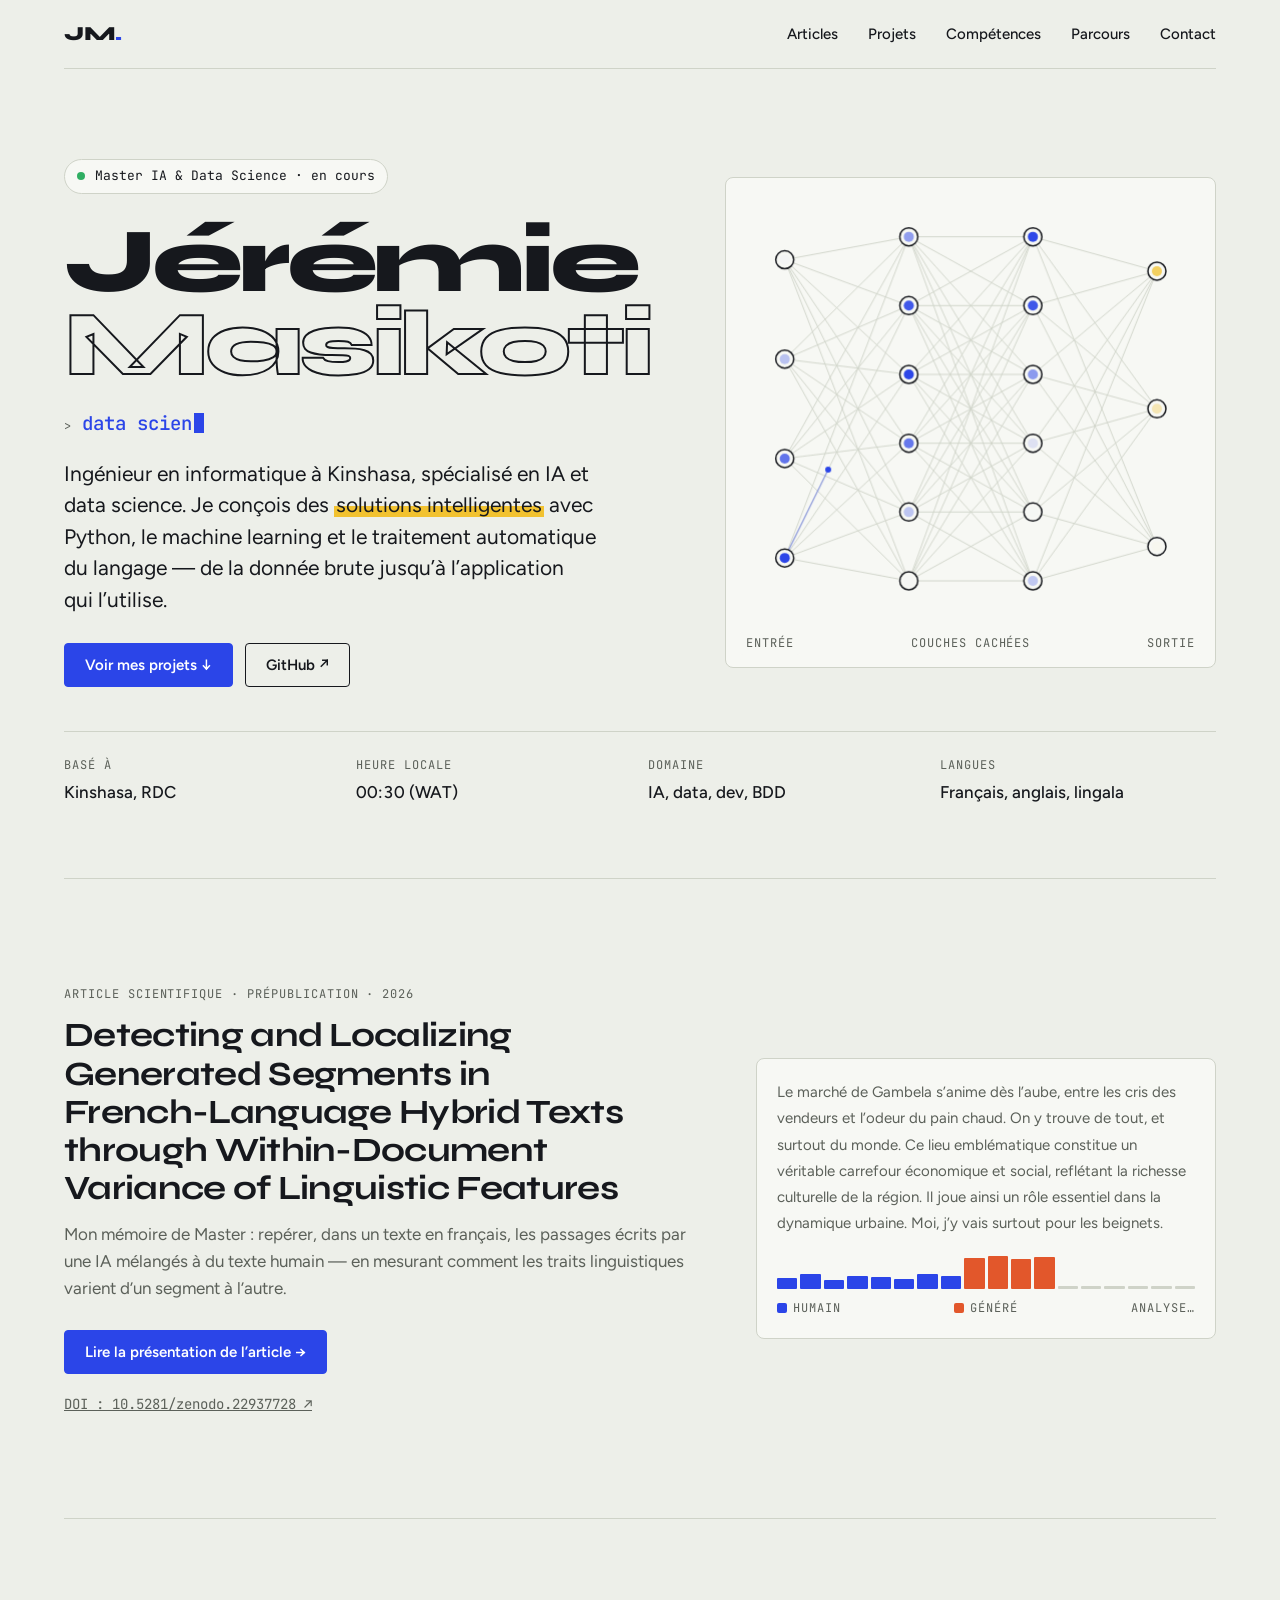
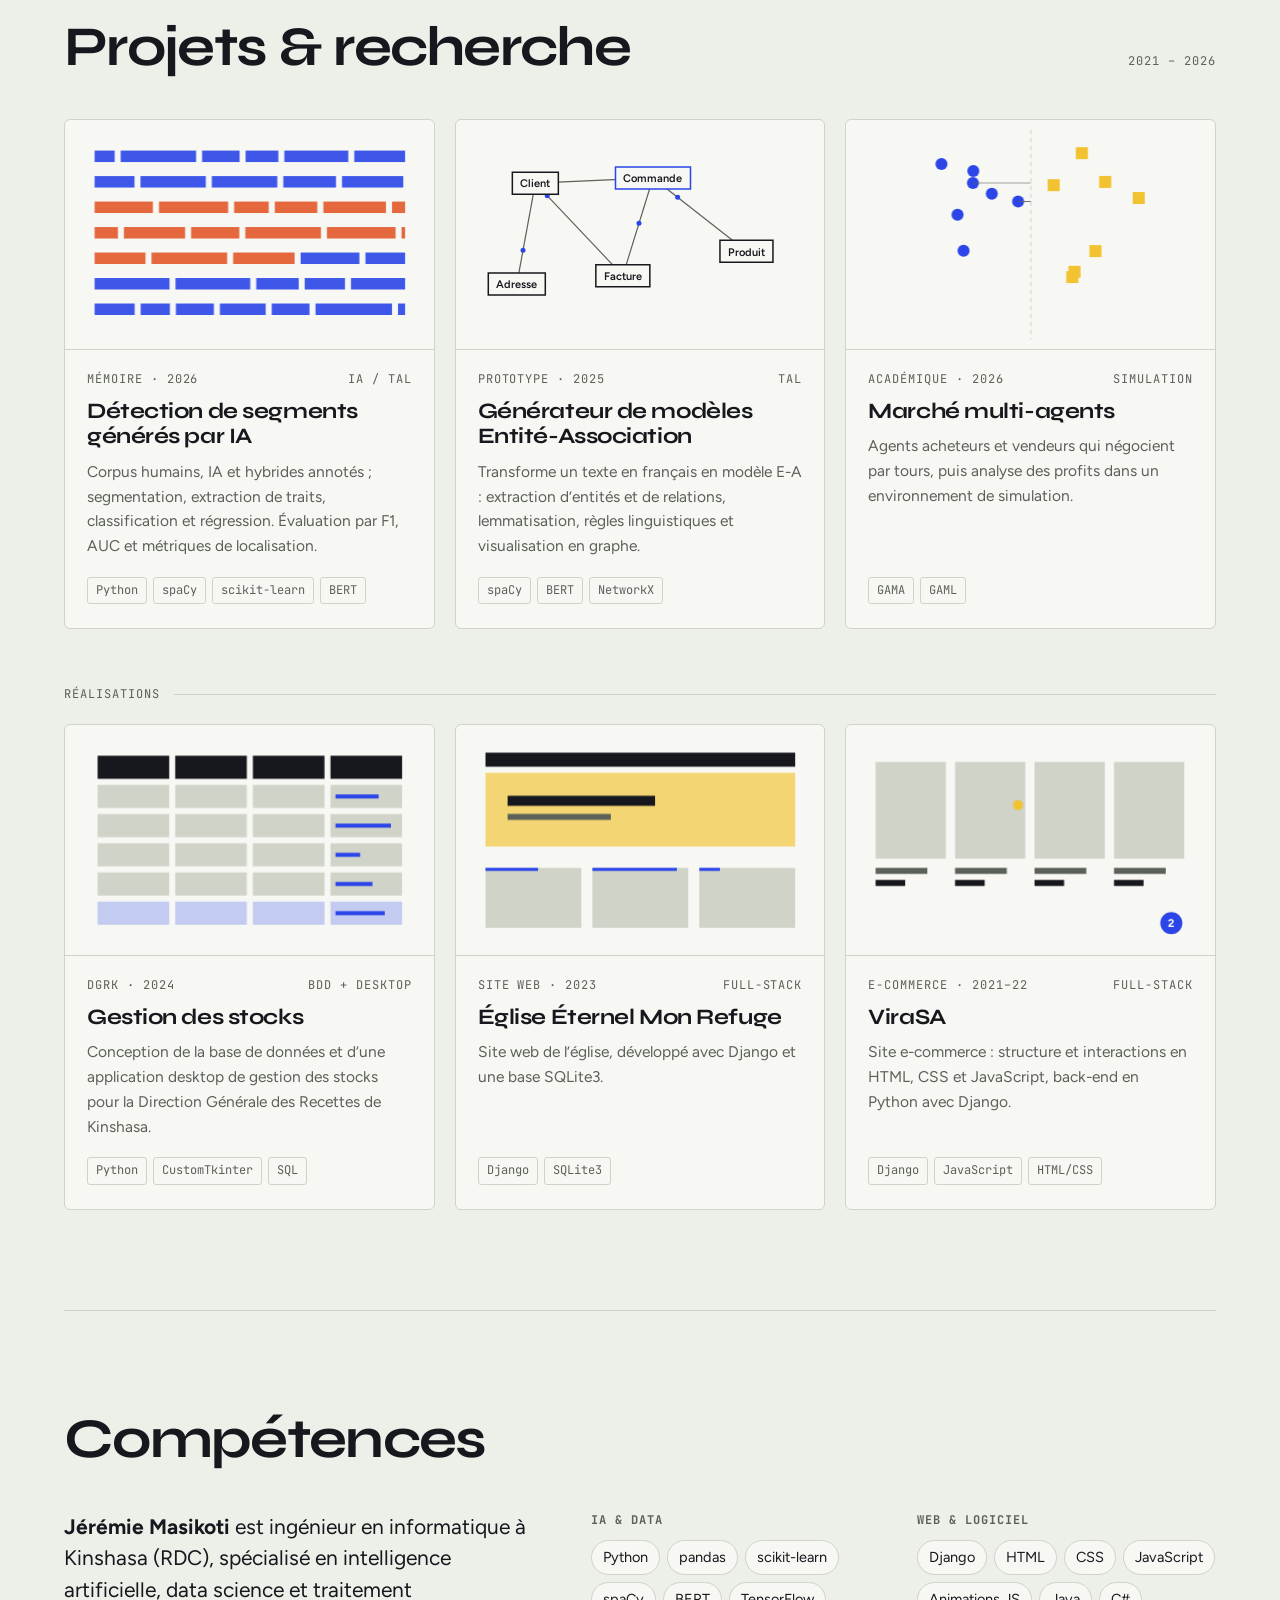
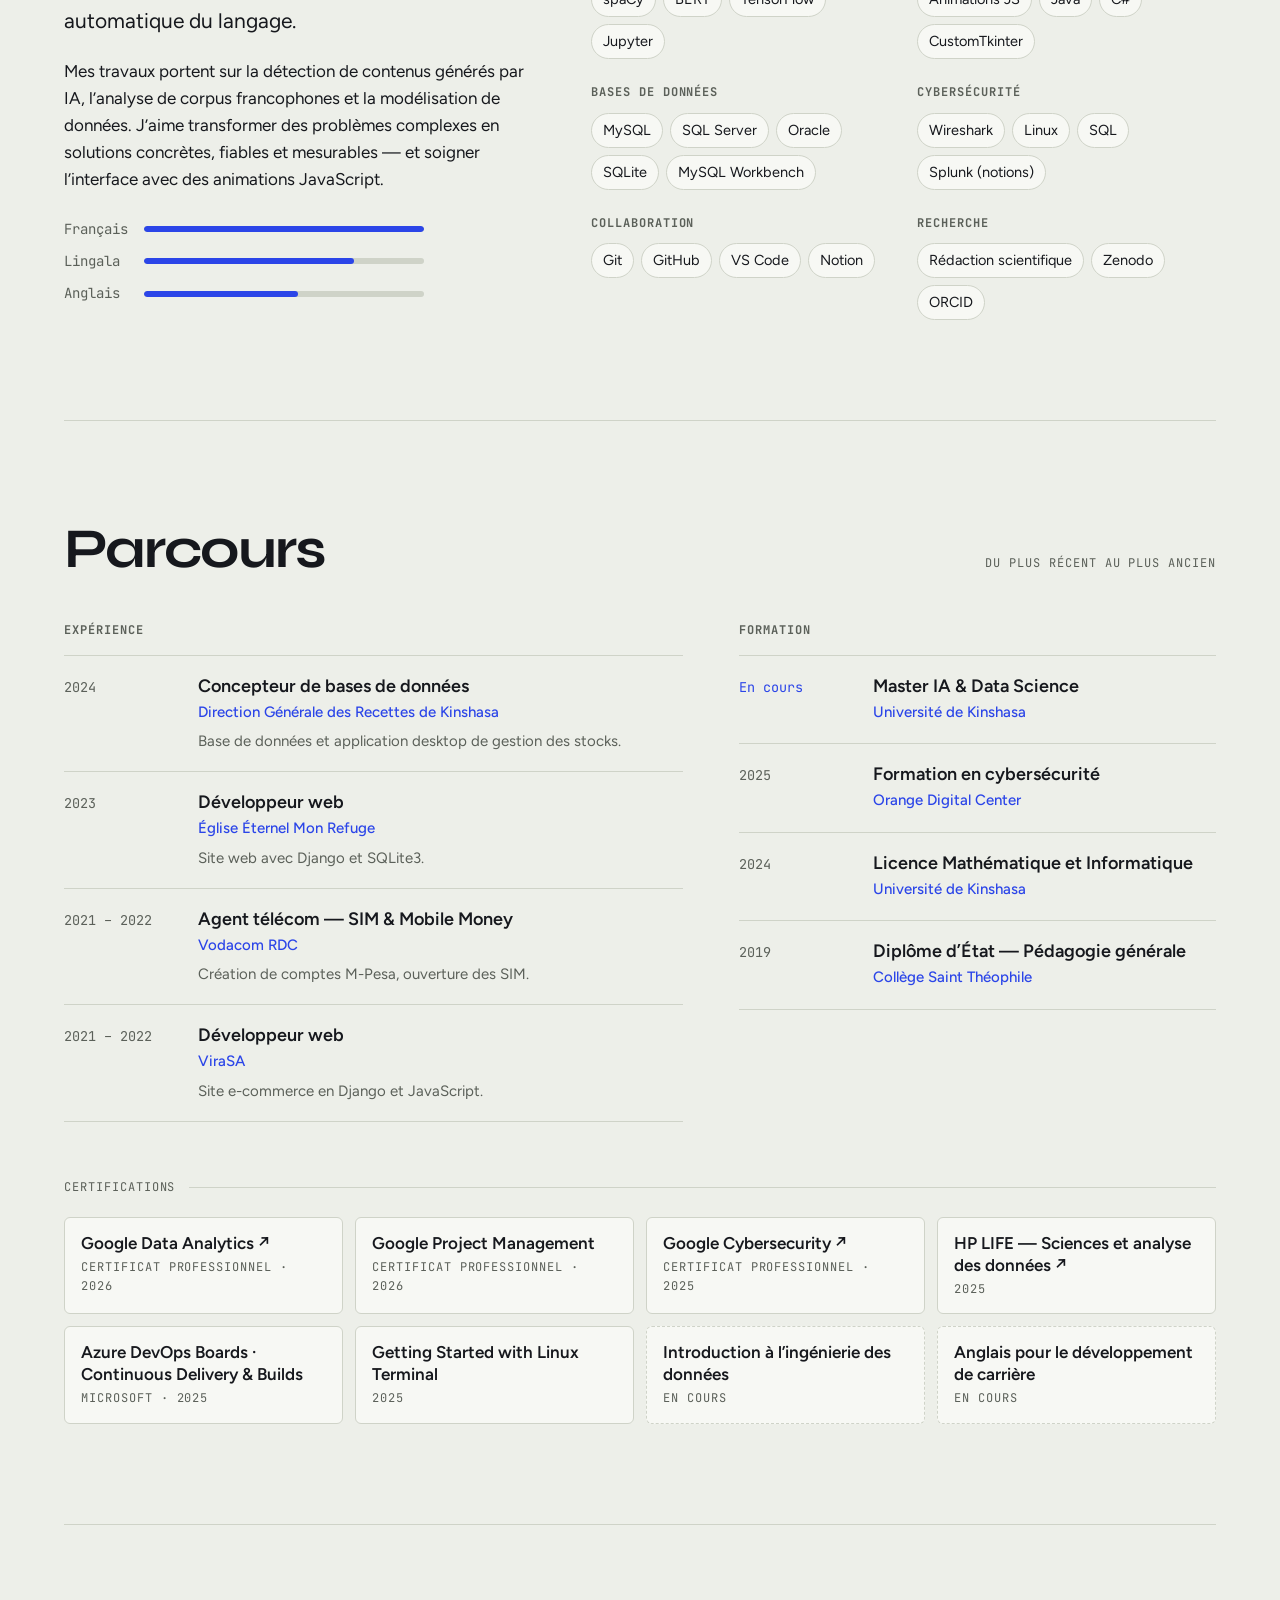
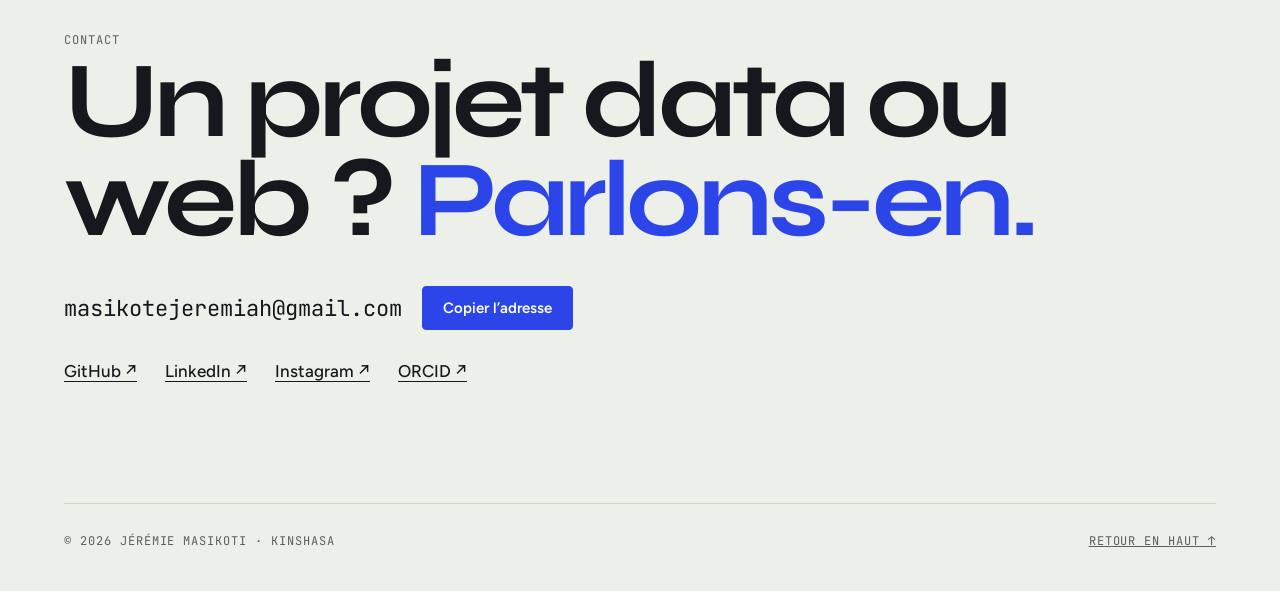
==== index.html @ c8d95982 "Publie le code source du portfolio Site statique HTML, CSS et JavaScript, hébergé sur Netlify.  Co-A" ====
<!doctype html>
<html lang="fr">
<head>
<meta charset="utf-8">
<meta name="viewport" content="width=device-width, initial-scale=1, viewport-fit=cover">
<title>Jérémie Masikoti — Ingénieur IA &amp; Data Science à Kinshasa</title>
<meta name="description" content="Jérémie Masikoti, ingénieur en informatique à Kinshasa (RDC) : intelligence artificielle, data science, traitement automatique du langage, développement Python/Django et bases de données.">
<meta name="author" content="Jérémie Masikoti">
<meta name="google-site-verification" content="cEW5-8zZhfqn6n2TOZVIbOL6yu2DPiH7PudVyio74Eg">
<meta name="google-site-verification" content="ck1ToOkE6lzG1xuWGj9y7DfTcMMR4Is_GBqwE0CLEk0">
<meta name="robots" content="index, follow">
<link rel="canonical" href="https://jeremie-masikoti.netlify.app/">
<meta property="og:type" content="profile">
<meta property="og:url" content="https://jeremie-masikoti.netlify.app/">
<meta property="og:title" content="Jérémie Masikoti — Ingénieur IA &amp; Data Science">
<meta property="og:description" content="Ingénieur en informatique · IA, data science, développement, bases de données · Kinshasa, RDC">
<meta property="og:locale" content="fr_FR">
<meta name="twitter:card" content="summary">
<script type="application/ld+json">
{
  "@context": "https://schema.org",
  "@graph": [
    {
      "@type": "Person",
      "@id": "https://jeremie-masikoti.netlify.app/#person",
      "name": "Jérémie Masikoti",
      "alternateName": ["Jeremie Masikoti", "Jeremiah Masikoti", "J. Masikoti"],
      "url": "https://jeremie-masikoti.netlify.app/",
      "jobTitle": "Ingénieur en informatique — IA & Data Science",
      "address": { "@type": "PostalAddress", "addressLocality": "Kinshasa", "addressCountry": "CD" },
      "alumniOf": { "@type": "CollegeOrUniversity", "name": "Université de Kinshasa" },
      "knowsAbout": ["Intelligence artificielle", "Data science", "Machine learning", "Traitement automatique du langage", "Python", "Django", "Bases de données", "Cybersécurité"],
      "knowsLanguage": ["fr", "en", "ln"],
      "sameAs": [
        "https://github.com/Vermoge",
        "https://www.linkedin.com/in/j%C3%A9r%C3%A9mie-masikoti-41a917293/",
        "https://www.instagram.com/jeremiah_masikoti/",
        "https://orcid.org/0009-0005-4453-9758"
      ]
    },
    {
      "@type": "ScholarlyArticle",
      "headline": "Detecting and Localizing Generated Segments in French-Language Hybrid Texts through Within-Document Variance of Linguistic Features",
      "author": { "@id": "https://jeremie-masikoti.netlify.app/#person" },
      "datePublished": "2026",
      "inLanguage": "en",
      "publisher": { "@type": "Organization", "name": "Zenodo" },
      "identifier": "https://doi.org/10.5281/zenodo.22937728",
      "sameAs": "https://doi.org/10.5281/zenodo.22937728",
      "url": "https://jeremie-masikoti.netlify.app/articles/detection-segments-generes-ia/"
    },
    {
      "@type": "ProfilePage",
      "url": "https://jeremie-masikoti.netlify.app/",
      "name": "Jérémie Masikoti — Portfolio",
      "inLanguage": "fr",
      "mainEntity": { "@id": "https://jeremie-masikoti.netlify.app/#person" }
    }
  ]
}
</script>
<link rel="preconnect" href="https://fonts.googleapis.com">
<link rel="preconnect" href="https://fonts.gstatic.com" crossorigin>
<link rel="stylesheet" href="https://fonts.googleapis.com/css2?family=Syne:wght@600;700;800&family=Figtree:wght@400;500;600&family=JetBrains+Mono:wght@400;500&display=swap">
<link rel="stylesheet" href="css/style.css">

</head>
<body>
<div class="wrap">
  <nav>
    <a class="mark" href="#top">JM<span>.</span></a>
    <button class="menu-btn" id="menu-btn" type="button" aria-expanded="false" aria-controls="menu"><span class="bars" aria-hidden="true"></span>Menu</button>
    <ul id="menu">
      <li><a href="#recherche">Articles</a></li>
      <li><a href="#projets">Projets</a></li>
      <li><a href="#competences">Compétences</a></li>
      <li><a href="#parcours">Parcours</a></li>
      <li><a href="#contact">Contact</a></li>
    </ul>
  </nav>

  <header class="hero" id="top">
    <div>
      <span class="status"><span class="dot" aria-hidden="true"></span>Master IA &amp; Data Science · en cours</span>
      <h1>Jérémie<br><span class="outline">Masikoti</span></h1>
      <p class="role-line" aria-live="polite"><span class="label" style="text-transform:none;letter-spacing:0">&gt;</span> <span class="typed" id="typed">data scientist</span><span class="caret" aria-hidden="true"></span></p>
      <p class="lede">Ingénieur en informatique à Kinshasa, spécialisé en IA et data science. Je conçois des <mark>solutions intelligentes</mark> avec Python, le machine learning et le traitement automatique du langage — de la donnée brute jusqu’à l’application qui l’utilise.</p>
      <div class="btns">
        <a class="btn primary" href="#projets">Voir mes projets ↓</a>
        <a class="btn" href="https://github.com/Vermoge" target="_blank" rel="noopener">GitHub ↗</a>
      </div>
    </div>
    <div class="net-card" aria-label="Animation : réseau de neurones qui propage un signal">
      <canvas id="net"></canvas>
      <div class="net-legend label"><span>entrée</span><span>couches cachées</span><span>sortie</span></div>
    </div>
    <dl class="facts">
      <div><dt>Basé à</dt><dd>Kinshasa, RDC</dd></div>
      <div><dt>Heure locale</dt><dd id="clock">—</dd></div>
      <div><dt>Domaine</dt><dd>IA, data, dev, BDD</dd></div>
      <div><dt>Langues</dt><dd>Français, anglais, lingala</dd></div>
    </dl>
  </header>

  <section id="recherche">
    <div class="pub">
      <div>
        <span class="label">Article scientifique · prépublication · 2026</span>
        <h3>Detecting and Localizing Generated Segments in French-Language Hybrid Texts through Within-Document Variance of Linguistic Features</h3>
        <p>Mon mémoire de Master : repérer, dans un texte en français, les passages écrits par une IA mélangés à du texte humain — en mesurant comment les traits linguistiques varient d’un segment à l’autre.</p>
        <div class="btns">
          <a class="btn primary" href="articles/detection-segments-generes-ia/">Lire la présentation de l’article →</a>
        </div>
        <p style="margin:16px 0 0"><a class="doi" href="https://doi.org/10.5281/zenodo.22937728" target="_blank" rel="noopener">DOI : 10.5281/zenodo.22937728 ↗</a></p>
      </div>
      <div class="hybrid" id="hybrid" aria-label="Démonstration : segments humains et générés dans un texte hybride">
        <p class="hybrid-text">
          <span class="seg h">Le marché de Gambela s’anime dès l’aube, entre les cris des vendeurs et l’odeur du pain chaud. </span><span class="seg h">On y trouve de tout, et surtout du monde. </span><span class="seg a">Ce lieu emblématique constitue un véritable carrefour économique et social, reflétant la richesse culturelle de la région. </span><span class="seg a">Il joue ainsi un rôle essentiel dans la dynamique urbaine. </span><span class="seg h">Moi, j’y vais surtout pour les beignets.</span>
        </p>
        <div class="var-bar" id="varbar" aria-hidden="true"></div>
        <div class="hybrid-foot label">
          <span class="key"><b style="background:var(--human)"></b>humain</span>
          <span class="key"><b style="background:var(--ai)"></b>généré</span>
          <span id="scanstate">analyse…</span>
        </div>
      </div>
    </div>
  </section>

  <section id="projets">
    <div class="sec-head">
      <h2>Projets &amp; recherche</h2>
      <span class="label">2021 – 2026</span>
    </div>
    <div class="projects">
      <article class="proj">
        <div class="thumb"><canvas data-anim="segments"></canvas></div>
        <div class="proj-body">
          <div class="proj-meta"><span class="label">Mémoire · 2026</span><span class="label">IA / TAL</span></div>
          <h3>Détection de segments générés par IA</h3>
          <p>Corpus humains, IA et hybrides annotés ; segmentation, extraction de traits, classification et régression. Évaluation par F1, AUC et métriques de localisation.</p>
          <div class="tags"><span class="tag">Python</span><span class="tag">spaCy</span><span class="tag">scikit-learn</span><span class="tag">BERT</span></div>
        </div>
      </article>
      <article class="proj">
        <div class="thumb"><canvas data-anim="graph"></canvas></div>
        <div class="proj-body">
          <div class="proj-meta"><span class="label">Prototype · 2025</span><span class="label">TAL</span></div>
          <h3>Générateur de modèles Entité-Association</h3>
          <p>Transforme un texte en français en modèle E-A : extraction d’entités et de relations, lemmatisation, règles linguistiques et visualisation en graphe.</p>
          <div class="tags"><span class="tag">spaCy</span><span class="tag">BERT</span><span class="tag">NetworkX</span></div>
        </div>
      </article>
      <article class="proj">
        <div class="thumb"><canvas data-anim="agents"></canvas></div>
        <div class="proj-body">
          <div class="proj-meta"><span class="label">Académique · 2026</span><span class="label">Simulation</span></div>
          <h3>Marché multi-agents</h3>
          <p>Agents acheteurs et vendeurs qui négocient par tours, puis analyse des profits dans un environnement de simulation.</p>
          <div class="tags"><span class="tag">GAMA</span><span class="tag">GAML</span></div>
        </div>
      </article>
    </div>

    <div class="kind-row"><span class="label">Réalisations</span></div>
    <div class="projects">
      <article class="proj">
        <div class="thumb"><canvas data-anim="stock"></canvas></div>
        <div class="proj-body">
          <div class="proj-meta"><span class="label">DGRK · 2024</span><span class="label">BDD + desktop</span></div>
          <h3>Gestion des stocks</h3>
          <p>Conception de la base de données et d’une application desktop de gestion des stocks pour la Direction Générale des Recettes de Kinshasa.</p>
          <div class="tags"><span class="tag">Python</span><span class="tag">CustomTkinter</span><span class="tag">SQL</span></div>
        </div>
      </article>
      <article class="proj">
        <div class="thumb"><canvas data-anim="site"></canvas></div>
        <div class="proj-body">
          <div class="proj-meta"><span class="label">Site web · 2023</span><span class="label">Full-stack</span></div>
          <h3>Église Éternel Mon Refuge</h3>
          <p>Site web de l’église, développé avec Django et une base SQLite3.</p>
          <div class="tags"><span class="tag">Django</span><span class="tag">SQLite3</span></div>
        </div>
      </article>
      <article class="proj">
        <div class="thumb"><canvas data-anim="shop"></canvas></div>
        <div class="proj-body">
          <div class="proj-meta"><span class="label">E-commerce · 2021–22</span><span class="label">Full-stack</span></div>
          <h3>ViraSA</h3>
          <p>Site e-commerce : structure et interactions en HTML, CSS et JavaScript, back-end en Python avec Django.</p>
          <div class="tags"><span class="tag">Django</span><span class="tag">JavaScript</span><span class="tag">HTML/CSS</span></div>
        </div>
      </article>
    </div>
  </section>

  <section id="competences">
    <div class="sec-head"><h2>Compétences</h2></div>
    <div class="about">
      <div class="about-text">
        <p><strong>Jérémie Masikoti</strong> est ingénieur en informatique à Kinshasa (RDC), spécialisé en intelligence artificielle, data science et traitement automatique du langage.</p>
        <p>Mes travaux portent sur la détection de contenus générés par IA, l’analyse de corpus francophones et la modélisation de données. J’aime transformer des problèmes complexes en solutions concrètes, fiables et mesurables — et soigner l’interface avec des animations JavaScript.</p>
        <div class="langs label" style="text-transform:none;letter-spacing:0;font-size:14px">
          <span>Français</span><div class="meter"><i style="width:100%"></i></div>
          <span>Lingala</span><div class="meter"><i style="width:75%"></i></div>
          <span>Anglais</span><div class="meter"><i style="width:55%"></i></div>
        </div>
      </div>
      <div class="skills">
        <div class="skill-group">
          <h4 class="label">IA &amp; data</h4>
          <ul><li>Python</li><li>pandas</li><li>scikit-learn</li><li>spaCy</li><li>BERT</li><li>TensorFlow</li><li>Jupyter</li></ul>
        </div>
        <div class="skill-group">
          <h4 class="label">Web &amp; logiciel</h4>
          <ul><li>Django</li><li>HTML</li><li>CSS</li><li>JavaScript</li><li>Animations JS</li><li>Java</li><li>C#</li><li>CustomTkinter</li></ul>
        </div>
        <div class="skill-group">
          <h4 class="label">Bases de données</h4>
          <ul><li>MySQL</li><li>SQL Server</li><li>Oracle</li><li>SQLite</li><li>MySQL Workbench</li></ul>
        </div>
        <div class="skill-group">
          <h4 class="label">Cybersécurité</h4>
          <ul><li>Wireshark</li><li>Linux</li><li>SQL</li><li>Splunk (notions)</li></ul>
        </div>
        <div class="skill-group">
          <h4 class="label">Collaboration</h4>
          <ul><li>Git</li><li>GitHub</li><li>VS Code</li><li>Notion</li></ul>
        </div>
        <div class="skill-group">
          <h4 class="label">Recherche</h4>
          <ul><li>Rédaction scientifique</li><li>Zenodo</li><li>ORCID</li></ul>
        </div>
      </div>
    </div>
  </section>

  <section id="parcours">
    <div class="sec-head"><h2>Parcours</h2><span class="label">Du plus récent au plus ancien</span></div>
    <div class="cols">
      <div>
        <h3 class="label col-title">Expérience</h3>
        <ol class="timeline">
          <li><span class="when">2024</span><div><h3>Concepteur de bases de données</h3><span class="org">Direction Générale des Recettes de Kinshasa</span><p>Base de données et application desktop de gestion des stocks.</p></div></li>
          <li><span class="when">2023</span><div><h3>Développeur web</h3><span class="org">Église Éternel Mon Refuge</span><p>Site web avec Django et SQLite3.</p></div></li>
          <li><span class="when">2021 – 2022</span><div><h3>Agent télécom — SIM &amp; Mobile Money</h3><span class="org">Vodacom RDC</span><p>Création de comptes M-Pesa, ouverture des SIM.</p></div></li>
          <li><span class="when">2021 – 2022</span><div><h3>Développeur web</h3><span class="org">ViraSA</span><p>Site e-commerce en Django et JavaScript.</p></div></li>
        </ol>
      </div>
      <div>
        <h3 class="label col-title">Formation</h3>
        <ol class="timeline">
          <li><span class="when now">En cours</span><div><h3>Master IA &amp; Data Science</h3><span class="org">Université de Kinshasa</span></div></li>
          <li><span class="when">2025</span><div><h3>Formation en cybersécurité</h3><span class="org">Orange Digital Center</span></div></li>
          <li><span class="when">2024</span><div><h3>Licence Mathématique et Informatique</h3><span class="org">Université de Kinshasa</span></div></li>
          <li><span class="when">2019</span><div><h3>Diplôme d’État — Pédagogie générale</h3><span class="org">Collège Saint Théophile</span></div></li>
        </ol>
      </div>
    </div>

    <div class="kind-row"><span class="label">Certifications</span></div>
    <ul class="certs">
      <li><a href="https://www.coursera.org/account/accomplishments/records/6OAKMUEMH5BL" target="_blank" rel="noopener">Google Data Analytics ↗</a><span class="label">Certificat professionnel · 2026</span></li>
      <li><span class="t">Google Project Management</span><span class="label">Certificat professionnel · 2026</span></li>
      <li><a href="https://www.credly.com/badges/a01f6977-09fd-4dfc-b5f2-2d580912c29c/linked_in_profile" target="_blank" rel="noopener">Google Cybersecurity ↗</a><span class="label">Certificat professionnel · 2025</span></li>
      <li><a href="https://www.life-global.org/certificate/0afb860d-22a3-4ac0-a275-10bf6d1e3dc1" target="_blank" rel="noopener">HP LIFE — Sciences et analyse des données ↗</a><span class="label">2025</span></li>
      <li><span class="t">Azure DevOps Boards · Continuous Delivery &amp; Builds</span><span class="label">Microsoft · 2025</span></li>
      <li><span class="t">Getting Started with Linux Terminal</span><span class="label">2025</span></li>
      <li class="pending"><span class="t">Introduction à l’ingénierie des données</span><span class="label">En cours</span></li>
      <li class="pending"><span class="t">Anglais pour le développement de carrière</span><span class="label">En cours</span></li>
    </ul>
  </section>

  <section id="contact" class="contact">
    <span class="label">Contact</span>
    <h2>Un projet data ou web ? <em>Parlons-en.</em></h2>
    <div class="mail-row">
      <span class="mail" id="mail">masikotejeremiah@gmail.com</span>
      <button class="btn primary" id="copy" type="button">Copier l’adresse</button>
    </div>
    <ul class="socials">
      <li><a href="https://github.com/Vermoge" target="_blank" rel="noopener">GitHub ↗</a></li>
      <li><a href="https://www.linkedin.com/in/j%C3%A9r%C3%A9mie-masikoti-41a917293/" target="_blank" rel="noopener">LinkedIn ↗</a></li>
      <li><a href="https://www.instagram.com/jeremiah_masikoti/" target="_blank" rel="noopener">Instagram ↗</a></li>
      <li><a href="https://orcid.org/0009-0005-4453-9758" target="_blank" rel="noopener">ORCID ↗</a></li>
    </ul>
  </section>

  <footer>
    <span class="label">© 2026 Jérémie Masikoti · Kinshasa</span>
    <a class="label" href="#top">Retour en haut ↑</a>
  </footer>
</div>

<script src="js/script.js"></script>
</body>
</html>
---- css/style.css ----
/* Base */
:root{color-scheme:light;padding-top:env(safe-area-inset-top,0px);padding-bottom:env(safe-area-inset-bottom,0px)}
body{margin:0}
img{max-width:100%}
[hidden]{display:none!important}
html{scroll-behavior:smooth}

/* Portfolio */
  :root {
    --ground: #EDEFE9;
    --surface: #F7F8F4;
    --ink: #16181D;
    --muted: #5B6059;
    --line: #CFD3C8;
    --accent: #2B45E8;
    --accent-ink: #FFFFFF;
    --spark: #F2C230;
    --human: #2B45E8;
    --ai: #E2572B;
    --display: "Syne", "Arial Black", system-ui, sans-serif;
    --body: "Figtree", system-ui, -apple-system, "Segoe UI", sans-serif;
    --mono: "JetBrains Mono", ui-monospace, Consolas, monospace;
  }
  @media (prefers-color-scheme: dark) {
    :root:not([data-theme="light"]) {
      color-scheme: dark;
      --ground: #111317; --surface: #191C21; --ink: #E9EBE4; --muted: #9CA197;
      --line: #2C3038; --accent: #8494FF; --accent-ink: #0E1020; --spark: #E8BC35;
      --human: #8494FF; --ai: #F08A62;
    }
  }
  :root[data-theme="dark"] {
    color-scheme: dark;
    --ground: #111317; --surface: #191C21; --ink: #E9EBE4; --muted: #9CA197;
    --line: #2C3038; --accent: #8494FF; --accent-ink: #0E1020; --spark: #E8BC35;
    --human: #8494FF; --ai: #F08A62;
  }

  * { box-sizing: border-box; }
  body {
    background: var(--ground); color: var(--ink);
    font-family: var(--body); font-size: 17px; line-height: 1.6;
    padding-inline: clamp(16px, 5vw, 64px);
    -webkit-font-smoothing: antialiased;
  }
  .wrap { max-width: 1160px; margin-inline: auto; }
  a { color: inherit; }
  :focus-visible { outline: 2px solid var(--accent); outline-offset: 3px; border-radius: 2px; }
  .label { font-family: var(--mono); font-size: 12px; letter-spacing: .08em; text-transform: uppercase; color: var(--muted); }

  /* Nav */
  nav {
    position: sticky; top: env(safe-area-inset-top, 0px); z-index: 10;
    display: flex; justify-content: space-between; align-items: center; gap: 16px;
    padding-block: 18px; background: var(--ground); border-bottom: 1px solid var(--line);
  }
  .mark { font-family: var(--display); font-weight: 800; font-size: 20px; text-decoration: none; letter-spacing: -.02em; }
  .mark span { color: var(--accent); }
  nav ul { display: flex; gap: clamp(12px, 2.6vw, 30px); list-style: none; margin: 0; padding: 0; }
  nav ul a { text-decoration: none; font-size: 15px; font-weight: 500; }
  nav ul a:hover { color: var(--accent); }

  /* Hero */
  .hero {
    position: relative;
    display: grid; grid-template-columns: minmax(0, 1.25fr) minmax(0, 1fr);
    gap: 32px 48px; align-items: center;
    padding-block: clamp(40px, 7vw, 96px) clamp(40px, 6vw, 72px);
  }
  .status {
    display: inline-flex; align-items: center; gap: 10px;
    font-family: var(--mono); font-size: 13px;
    padding: 6px 12px; border: 1px solid var(--line); border-radius: 999px; background: var(--surface);
  }
  .dot { width: 8px; height: 8px; border-radius: 50%; background: #2FAE62; animation: pulse 2.4s ease-in-out infinite; }
  @keyframes pulse { 0%,100% { box-shadow: 0 0 0 0 rgba(47,174,98,.45); } 50% { box-shadow: 0 0 0 6px rgba(47,174,98,0); } }
  /* Le nom se dimensionne selon sa colonne, pas selon l’écran */
  .hero > div:first-child { container-type: inline-size; min-width: 0; }
  h1 {
    font-family: var(--display); font-weight: 800;
    font-size: clamp(40px, 9vw, 124px); font-size: clamp(40px, 15cqi, 124px); line-height: .9; letter-spacing: -.045em;
    margin: 26px 0 0;
  }
  h1 .outline { color: transparent; -webkit-text-stroke: 2px var(--ink); }
  .role-line { font-family: var(--mono); font-size: clamp(15px, 1.8vw, 19px); margin: 24px 0 0; min-height: 1.6em; }
  .role-line .typed { color: var(--accent); font-weight: 500; }
  .caret { display: inline-block; width: .55em; height: 1.1em; background: var(--accent); vertical-align: -3px; margin-left: 2px; animation: blink 1s steps(1) infinite; }
  @keyframes blink { 50% { opacity: 0; } }
  .lede { font-size: clamp(18px, 2vw, 21px); line-height: 1.5; max-width: 42ch; margin: 18px 0 0; text-wrap: pretty; }
  .lede mark { background: linear-gradient(transparent 58%, var(--spark) 58%); color: inherit; padding-inline: 2px; }
  .btns { display: flex; flex-wrap: wrap; gap: 12px; margin-top: 28px; }
  .btn {
    display: inline-flex; align-items: center; gap: 8px;
    font: 600 15px var(--body); padding: 12px 20px; border-radius: 4px; text-decoration: none; cursor: pointer;
    border: 1.5px solid var(--ink); background: transparent; color: var(--ink);
    transition: transform .15s ease;
  }
  .btn.primary { background: var(--accent); border-color: var(--accent); color: var(--accent-ink); }
  .btn:hover { transform: translateY(-2px); }

  .net-card {
    position: relative; background: var(--surface); border: 1px solid var(--line); border-radius: 8px;
    aspect-ratio: 1 / 1; max-width: 100%; overflow: hidden;
  }
  .net-card canvas { position: absolute; inset: 0; width: 100%; height: 100%; }
  .net-legend {
    position: absolute; left: 14px; right: 14px; bottom: 12px;
    display: flex; justify-content: space-between; gap: 8px; flex-wrap: wrap; pointer-events: none;
  }
  .net-legend span { background: var(--surface); padding: 2px 6px; border-radius: 3px; }

  .facts {
    grid-column: 1 / -1;
    display: grid; grid-template-columns: repeat(4, minmax(0, 1fr)); gap: 16px;
    margin: 12px 0 0; padding-top: 24px; border-top: 1px solid var(--line);
  }
  .facts div { display: flex; flex-direction: column; gap: 4px; }
  .facts dt { font-family: var(--mono); font-size: 12px; letter-spacing: .08em; text-transform: uppercase; color: var(--muted); }
  .facts dd { margin: 0; font-weight: 500; font-variant-numeric: tabular-nums; }

  /* Sections */
  section { padding-block: clamp(56px, 8vw, 100px); border-top: 1px solid var(--line); }
  .sec-head { display: flex; justify-content: space-between; align-items: baseline; gap: 16px; flex-wrap: wrap; margin-bottom: clamp(28px, 4vw, 44px); }
  h2 { font-family: var(--display); font-weight: 700; font-size: clamp(34px, 5vw, 56px); letter-spacing: -.03em; line-height: 1; margin: 0; text-wrap: balance; }

  /* Publication */
  .pub {
    display: grid; grid-template-columns: minmax(0, 1.4fr) minmax(0, 1fr); gap: 28px 48px; align-items: center;
  }
  .pub h3 { font-family: var(--display); font-weight: 700; font-size: clamp(24px, 3vw, 34px); line-height: 1.12; letter-spacing: -.02em; margin: 10px 0 14px; text-wrap: balance; }
  .pub p { margin: 0 0 18px; color: var(--muted); max-width: 60ch; }
  .doi { font-family: var(--mono); font-size: 14px; }
  .hybrid { background: var(--surface); border: 1px solid var(--line); border-radius: 8px; padding: 20px; }
  .hybrid-text { font-size: 15px; line-height: 1.75; margin: 0 0 14px; }
  .seg { border-radius: 2px; padding: 1px 0; transition: background .5s ease, box-shadow .5s ease; }
  .hybrid.scanned .seg.h { box-shadow: inset 0 -2px 0 var(--human); }
  .hybrid.scanned .seg.a { background: color-mix(in srgb, var(--ai) 22%, transparent); box-shadow: inset 0 -2px 0 var(--ai); }
  .var-bar { display: flex; gap: 3px; height: 34px; align-items: flex-end; }
  .var-bar i { flex: 1; background: var(--line); border-radius: 1px; transition: height .6s ease, background .6s ease; }
  .hybrid-foot { display: flex; justify-content: space-between; gap: 12px; margin-top: 10px; flex-wrap: wrap; }
  .key { display: inline-flex; align-items: center; gap: 6px; }
  .key b { width: 10px; height: 10px; border-radius: 2px; display: inline-block; }

  /* Projects */
  .projects { display: grid; grid-template-columns: repeat(3, minmax(0, 1fr)); gap: 20px; }
  .proj {
    display: flex; flex-direction: column;
    background: var(--surface); border: 1px solid var(--line); border-radius: 6px; overflow: hidden;
    transition: border-color .2s ease, transform .2s ease;
  }
  .proj:hover { border-color: var(--accent); transform: translateY(-3px); }
  .thumb { aspect-ratio: 16 / 10; max-width: 100%; border-bottom: 1px solid var(--line); }
  .thumb canvas { width: 100%; height: 100%; display: block; }
  .proj-body { padding: 20px 22px 24px; display: flex; flex-direction: column; gap: 10px; flex: 1; }
  .proj-meta { display: flex; justify-content: space-between; gap: 12px; }
  .proj h3 { font-family: var(--display); font-weight: 700; font-size: 22px; letter-spacing: -.02em; line-height: 1.15; margin: 0; }
  .proj p { margin: 0; color: var(--muted); font-size: 15.5px; }
  .tags { display: flex; flex-wrap: wrap; gap: 6px; margin-top: auto; padding-top: 8px; }
  .tag { font-family: var(--mono); font-size: 12px; padding: 3px 8px; border: 1px solid var(--line); border-radius: 3px; color: var(--muted); }
  .kind-row { margin-top: clamp(40px, 5vw, 56px); margin-bottom: 20px; display: flex; align-items: center; gap: 14px; }
  .kind-row::after { content: ""; flex: 1; height: 1px; background: var(--line); }

  /* Skills */
  .about { display: grid; grid-template-columns: minmax(0, 1fr) minmax(0, 1.35fr); gap: 32px 64px; }
  .about-text p { margin: 0 0 1em; max-width: 60ch; }
  .about-text p:first-child { font-size: 21px; line-height: 1.5; }
  .langs { display: grid; grid-template-columns: auto 1fr; gap: 10px 16px; align-items: center; margin-top: 24px; max-width: 360px; }
  .meter { height: 6px; background: var(--line); border-radius: 3px; overflow: hidden; }
  .meter i { display: block; height: 100%; background: var(--accent); border-radius: 3px; }
  .skills { display: grid; grid-template-columns: repeat(2, minmax(0, 1fr)); gap: 24px 28px; }
  .skill-group h4 { margin: 0 0 10px; }
  .skill-group ul { list-style: none; padding: 0; margin: 0; display: flex; flex-wrap: wrap; gap: 7px; }
  .skill-group li { font-size: 14.5px; padding: 5px 11px; background: var(--surface); border: 1px solid var(--line); border-radius: 999px; }

  /* Timeline */
  .cols { display: grid; grid-template-columns: minmax(0, 1.3fr) minmax(0, 1fr); gap: 40px 56px; }
  .timeline { list-style: none; margin: 0; padding: 0; }
  .timeline li { display: grid; grid-template-columns: 110px minmax(0, 1fr); gap: 4px 24px; padding-block: 18px; border-bottom: 1px solid var(--line); }
  .timeline li:first-child { border-top: 1px solid var(--line); }
  .when { font-family: var(--mono); font-size: 13.5px; color: var(--muted); font-variant-numeric: tabular-nums; padding-top: 3px; }
  .now { color: var(--accent); }
  .timeline h3 { margin: 0; font-size: 18px; font-weight: 600; line-height: 1.35; }
  .timeline .org { font-weight: 500; color: var(--accent); font-size: 15px; }
  .timeline p { margin: 4px 0 0; color: var(--muted); font-size: 15px; }
  .col-title { margin: 0 0 14px; }

  .certs { list-style: none; margin: 0; padding: 0; display: grid; grid-template-columns: repeat(auto-fill, minmax(240px, 1fr)); gap: 12px; }
  .certs li { background: var(--surface); border: 1px solid var(--line); border-radius: 6px; padding: 14px 16px; display: flex; flex-direction: column; gap: 4px; }
  .certs a { text-decoration: none; font-weight: 600; line-height: 1.3; }
  .certs a:hover { color: var(--accent); }
  .certs .pending { border-style: dashed; }
  .certs span.t { font-weight: 600; line-height: 1.3; }

  /* Contact */
  .contact h2 { font-size: clamp(44px, 8.5vw, 108px); line-height: .92; letter-spacing: -.045em; max-width: 13ch; }
  .contact h2 em { font-style: normal; color: var(--accent); }
  .mail-row { display: flex; flex-wrap: wrap; align-items: center; gap: 12px 20px; margin-top: 36px; }
  .mail { font-family: var(--mono); font-size: clamp(16px, 2.4vw, 22px); user-select: all; word-break: break-all; }
  .socials { display: flex; flex-wrap: wrap; gap: 10px 28px; margin-top: 28px; list-style: none; padding: 0; }
  .socials a { font-weight: 500; text-underline-offset: 4px; }
  .socials a:hover { color: var(--accent); }

  footer { display: flex; justify-content: space-between; flex-wrap: wrap; gap: 12px; padding-block: 28px 40px; border-top: 1px solid var(--line); }

  /* Menu mobile */
  .menu-btn {
    display: none; align-items: center; justify-content: center; gap: 8px;
    font: 600 14px var(--body); color: var(--ink); background: transparent;
    border: 1.5px solid var(--line); border-radius: 4px; padding: 8px 12px; cursor: pointer;
  }
  .menu-btn .bars { width: 16px; height: 10px; position: relative; }
  .menu-btn .bars::before, .menu-btn .bars::after { content: ""; position: absolute; left: 0; right: 0; height: 2px; background: currentColor; transition: transform .2s ease, top .2s ease; }
  .menu-btn .bars::before { top: 0; }
  .menu-btn .bars::after { top: 8px; }
  nav.open .menu-btn .bars::before { top: 4px; transform: rotate(45deg); }
  nav.open .menu-btn .bars::after { top: 4px; transform: rotate(-45deg); }

  @media (max-width: 1000px) {
    .hero { grid-template-columns: minmax(0, 1fr); }
    .net-card { aspect-ratio: 2 / 1; }
  }
  @media (max-width: 900px) {
    .projects { grid-template-columns: repeat(2, minmax(0, 1fr)); }
    .projects .proj:last-child:nth-child(odd) { grid-column: 1 / -1; }
    .projects .proj:last-child:nth-child(odd) .thumb { aspect-ratio: 21 / 9; }
    .cols, .about, .pub { grid-template-columns: minmax(0, 1fr); }
  }
  @media (max-width: 760px) {
    .net-card { aspect-ratio: 4 / 3; }
    .facts { grid-template-columns: repeat(2, minmax(0, 1fr)); }
    .role-line { min-height: 3.2em; }
  }
  @media (max-width: 640px) {
    body { font-size: 16px; }
    .menu-btn { display: inline-flex; }
    nav { flex-wrap: wrap; }
    nav ul {
      display: none; flex-basis: 100%; flex-direction: column; gap: 0;
      padding-top: 8px;
    }
    nav.open ul { display: flex; }
    nav ul a { display: block; padding: 12px 2px; font-size: 18px; border-top: 1px solid var(--line); }
    .projects, .skills { grid-template-columns: minmax(0, 1fr); }
    .projects .proj:last-child:nth-child(odd) .thumb { aspect-ratio: 16 / 10; }
    h1 { font-size: clamp(40px, 15cqi, 80px); }
    h1 .outline { -webkit-text-stroke-width: 1.5px; }
    .timeline li { grid-template-columns: minmax(0, 1fr); }
    .btns .btn { flex: 1 1 auto; justify-content: center; }
    .mail-row .btn { width: 100%; justify-content: center; }
    .hybrid { padding: 16px; }
    .proj-body { padding: 18px 18px 22px; }
    .certs { grid-template-columns: minmax(0, 1fr); }
    .langs { max-width: none; }
  }
  @media (max-width: 380px) {
    .facts { grid-template-columns: minmax(0, 1fr); }
    .status { font-size: 12px; }
  }
  @media (hover: none) {
    .proj:hover, .btn:hover { transform: none; }
  }
  @media (prefers-reduced-motion: reduce) {
    *, *::before, *::after { transition: none !important; animation: none !important; }
  }

/* Pages articles */
.nav-simple ul { display: flex !important; flex-direction: row !important; flex-basis: auto !important; gap: clamp(12px, 2.6vw, 30px) !important; padding-top: 0 !important; }
.nav-simple ul a { display: inline !important; padding: 0 !important; font-size: 15px !important; border: 0 !important; }
.article { max-width: 760px; padding-block: clamp(40px, 7vw, 88px) clamp(48px, 7vw, 96px); }
.article-title { font-size: clamp(36px, 6vw, 64px); line-height: 1; letter-spacing: -.035em; margin: 18px 0 16px; text-wrap: balance; }
.article-orig { font-style: italic; color: var(--muted); margin: 0 0 28px; font-size: 17px; }
.article-meta { display: grid; grid-template-columns: repeat(auto-fit, minmax(150px, 1fr)); gap: 16px; margin: 0; padding-block: 20px; border-block: 1px solid var(--line); }
.article-meta div { display: flex; flex-direction: column; gap: 4px; }
.article-meta dt { font-family: var(--mono); font-size: 12px; letter-spacing: .08em; text-transform: uppercase; color: var(--muted); }
.article-meta dd { margin: 0; font-weight: 500; overflow-wrap: anywhere; }
.article-body h2 { font-size: clamp(26px, 3.4vw, 34px); margin: 48px 0 14px; }
.article-body p, .article-body li { max-width: 65ch; }
.article-body ul { padding-left: 1.2em; }
.article-body li { margin-bottom: 6px; }
.article-body ul.kw { list-style: none; padding: 0; display: flex; flex-wrap: wrap; gap: 8px; }
.article-body ul.kw li { margin: 0; font-size: 14.5px; padding: 5px 11px; background: var(--surface); border: 1px solid var(--line); border-radius: 999px; }
.cite { font-family: var(--mono); font-size: 13.5px; line-height: 1.6; background: var(--surface); border: 1px solid var(--line); border-radius: 6px; padding: 16px; overflow-x: auto; white-space: pre-wrap; margin: 0 0 12px; }
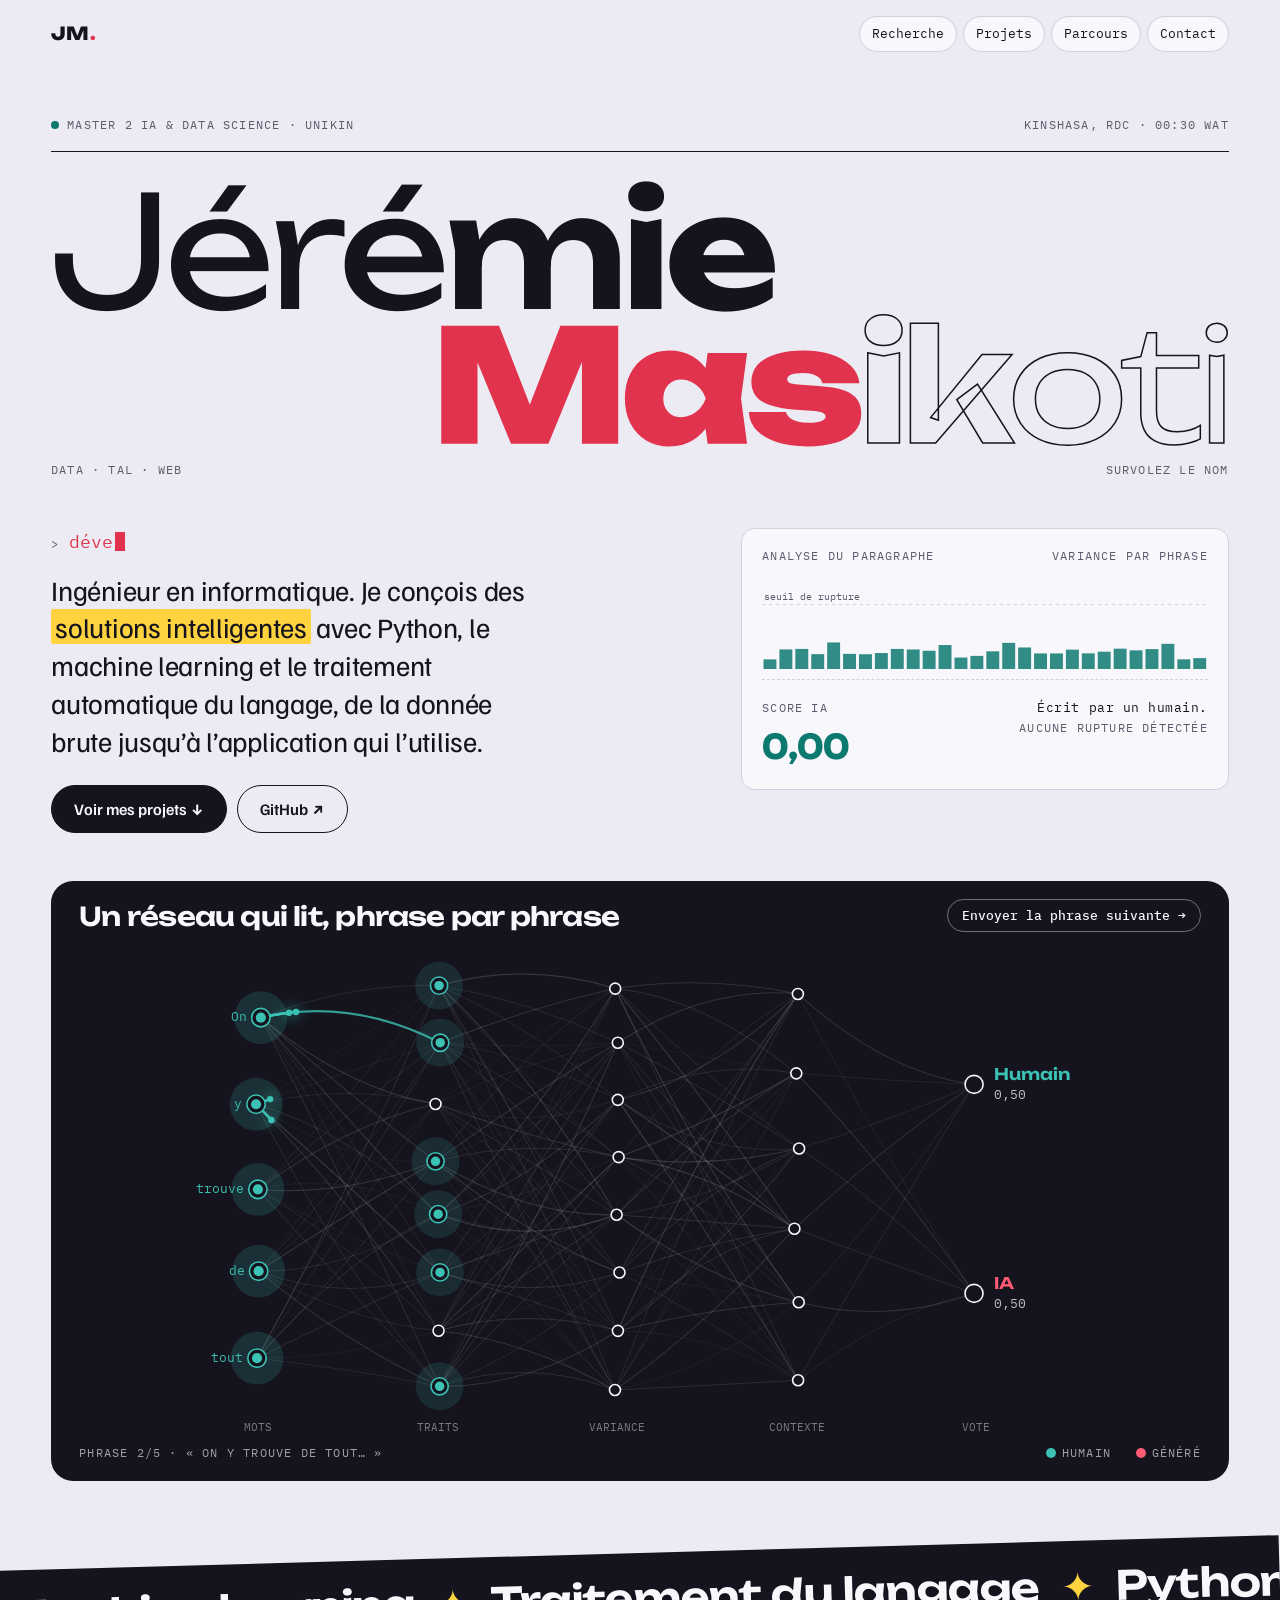
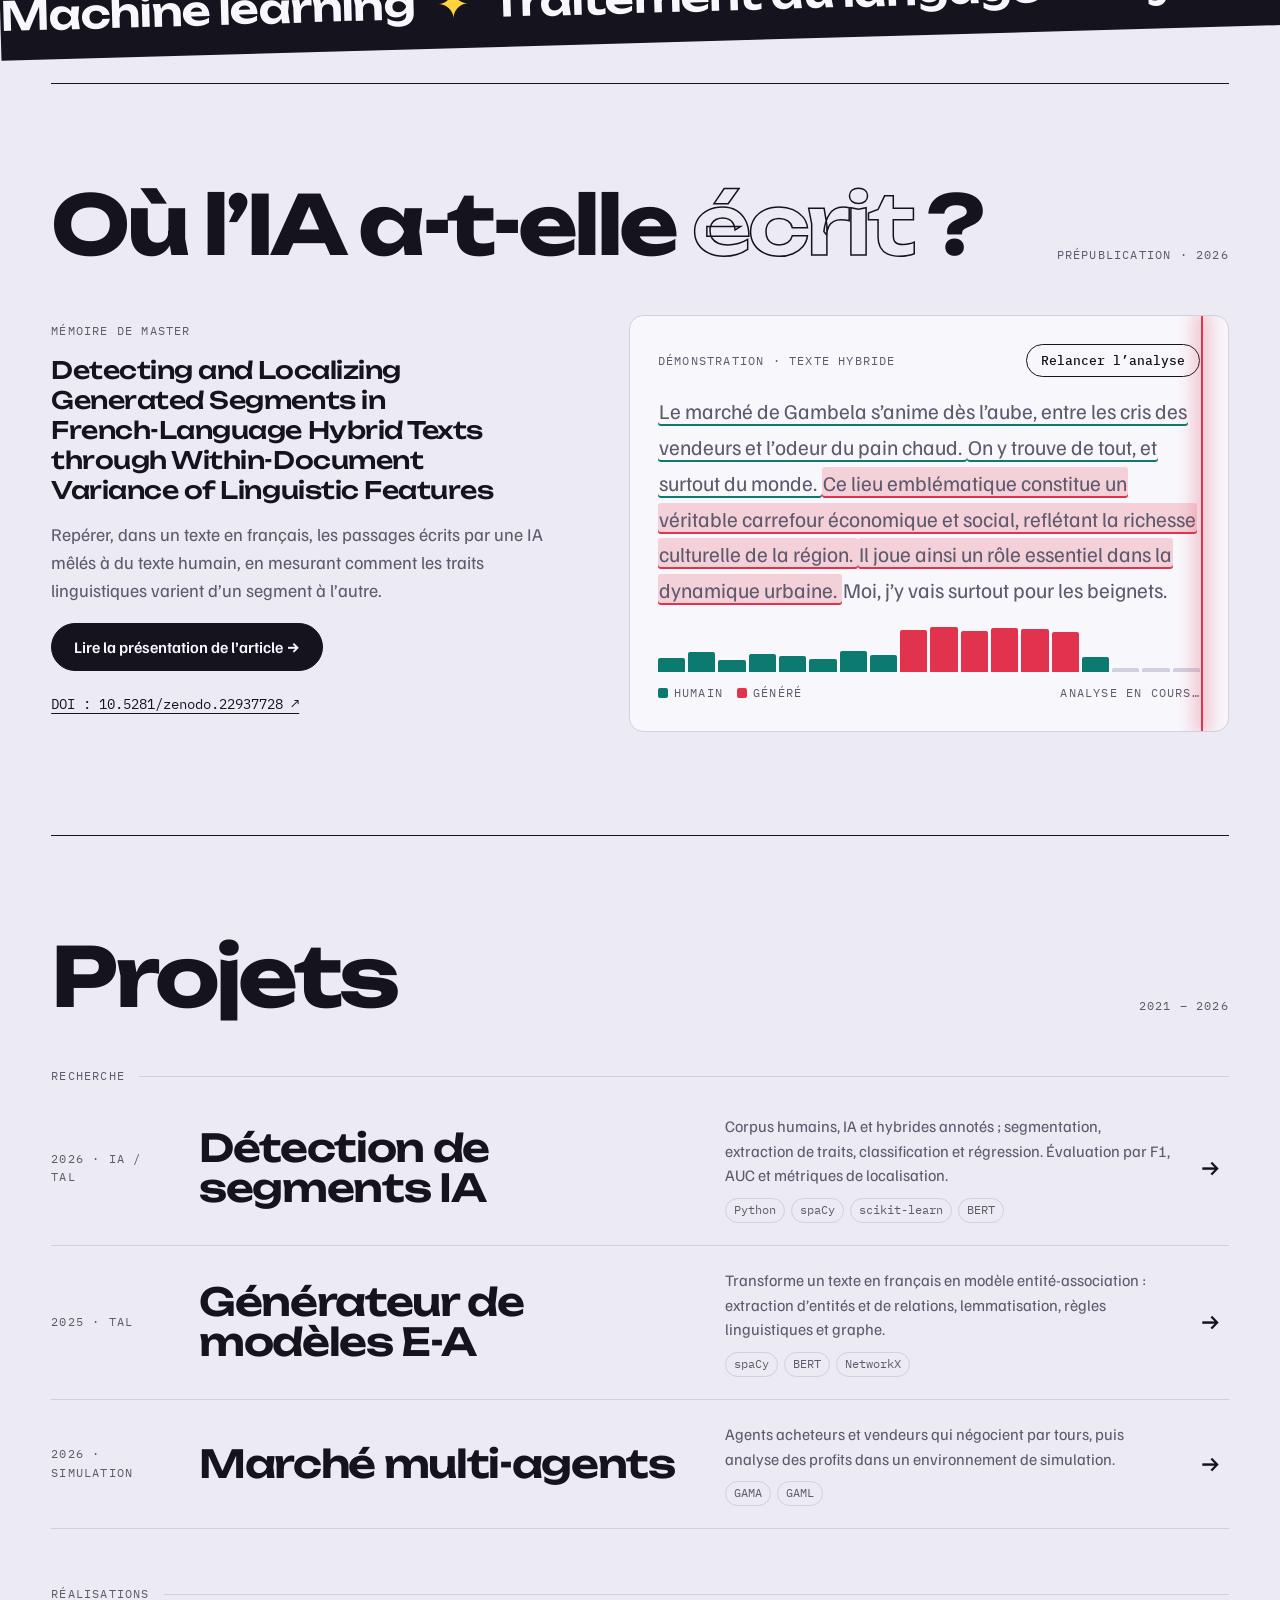
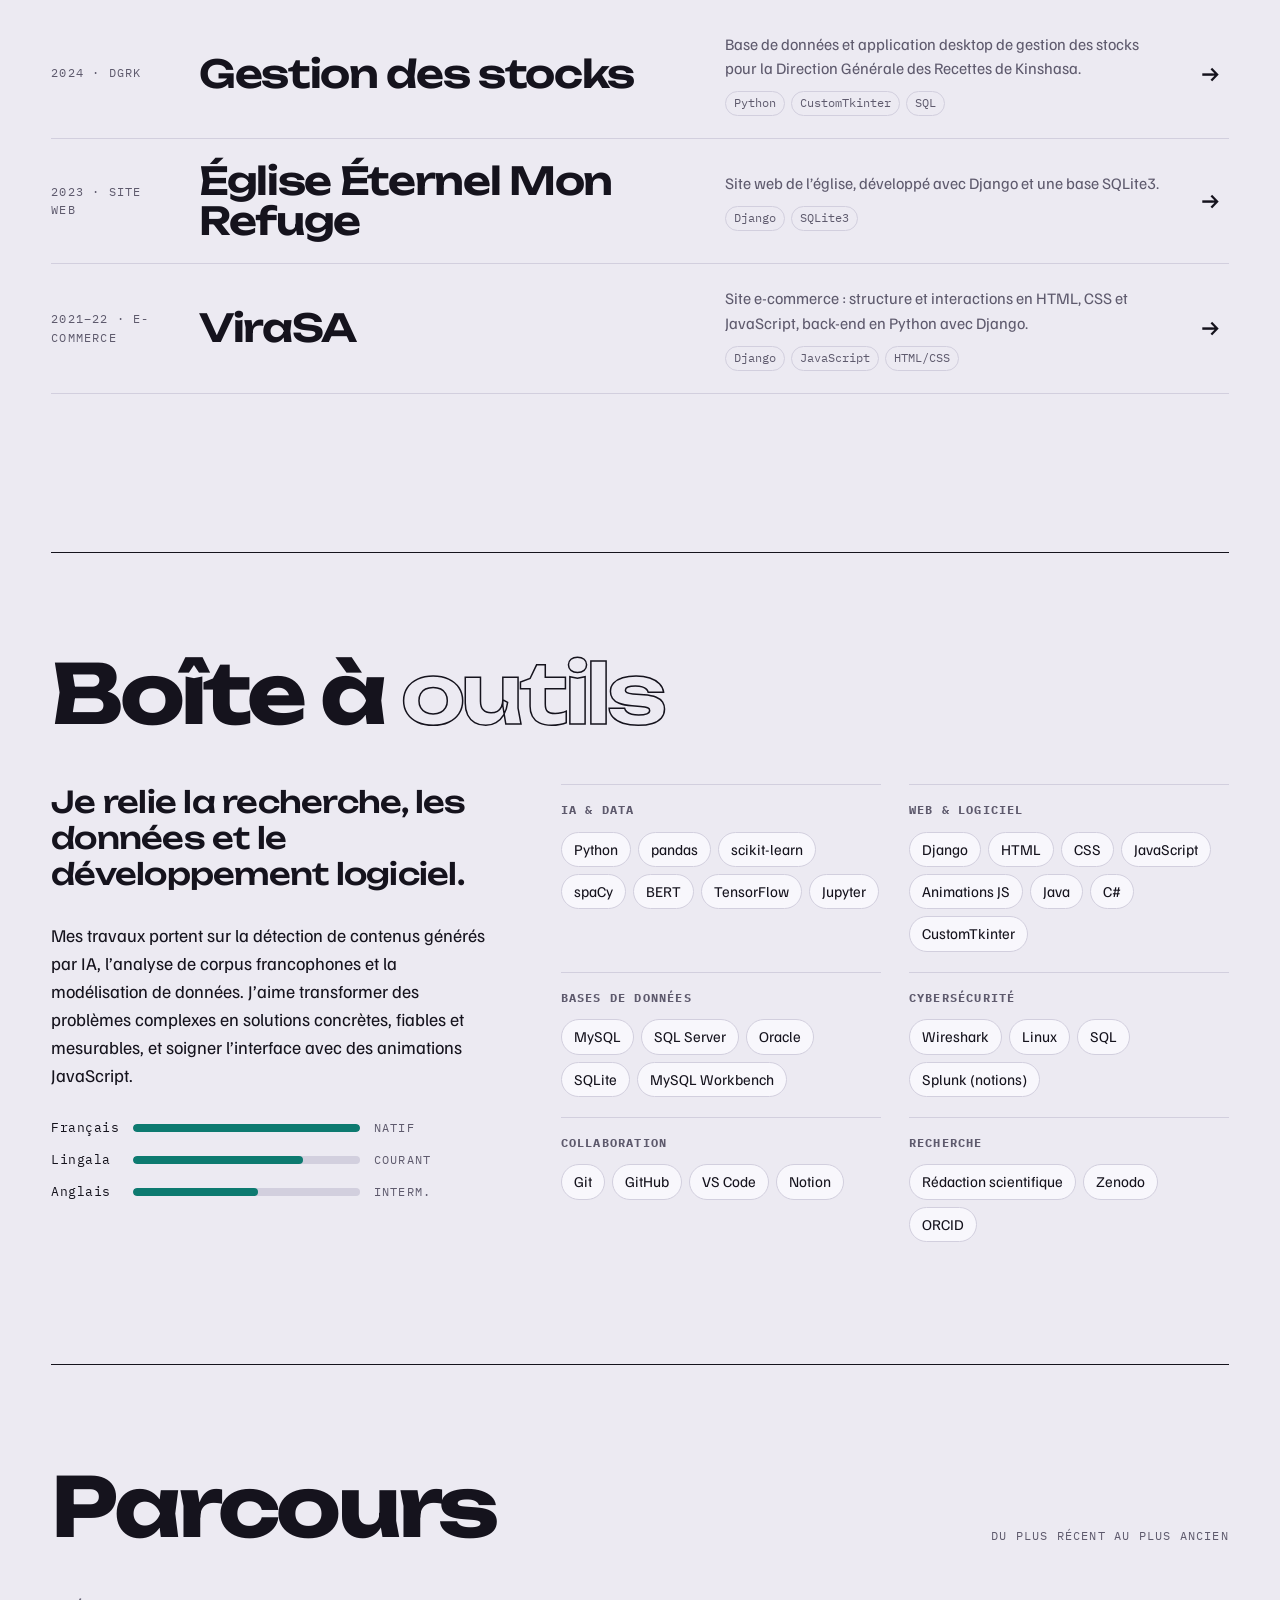
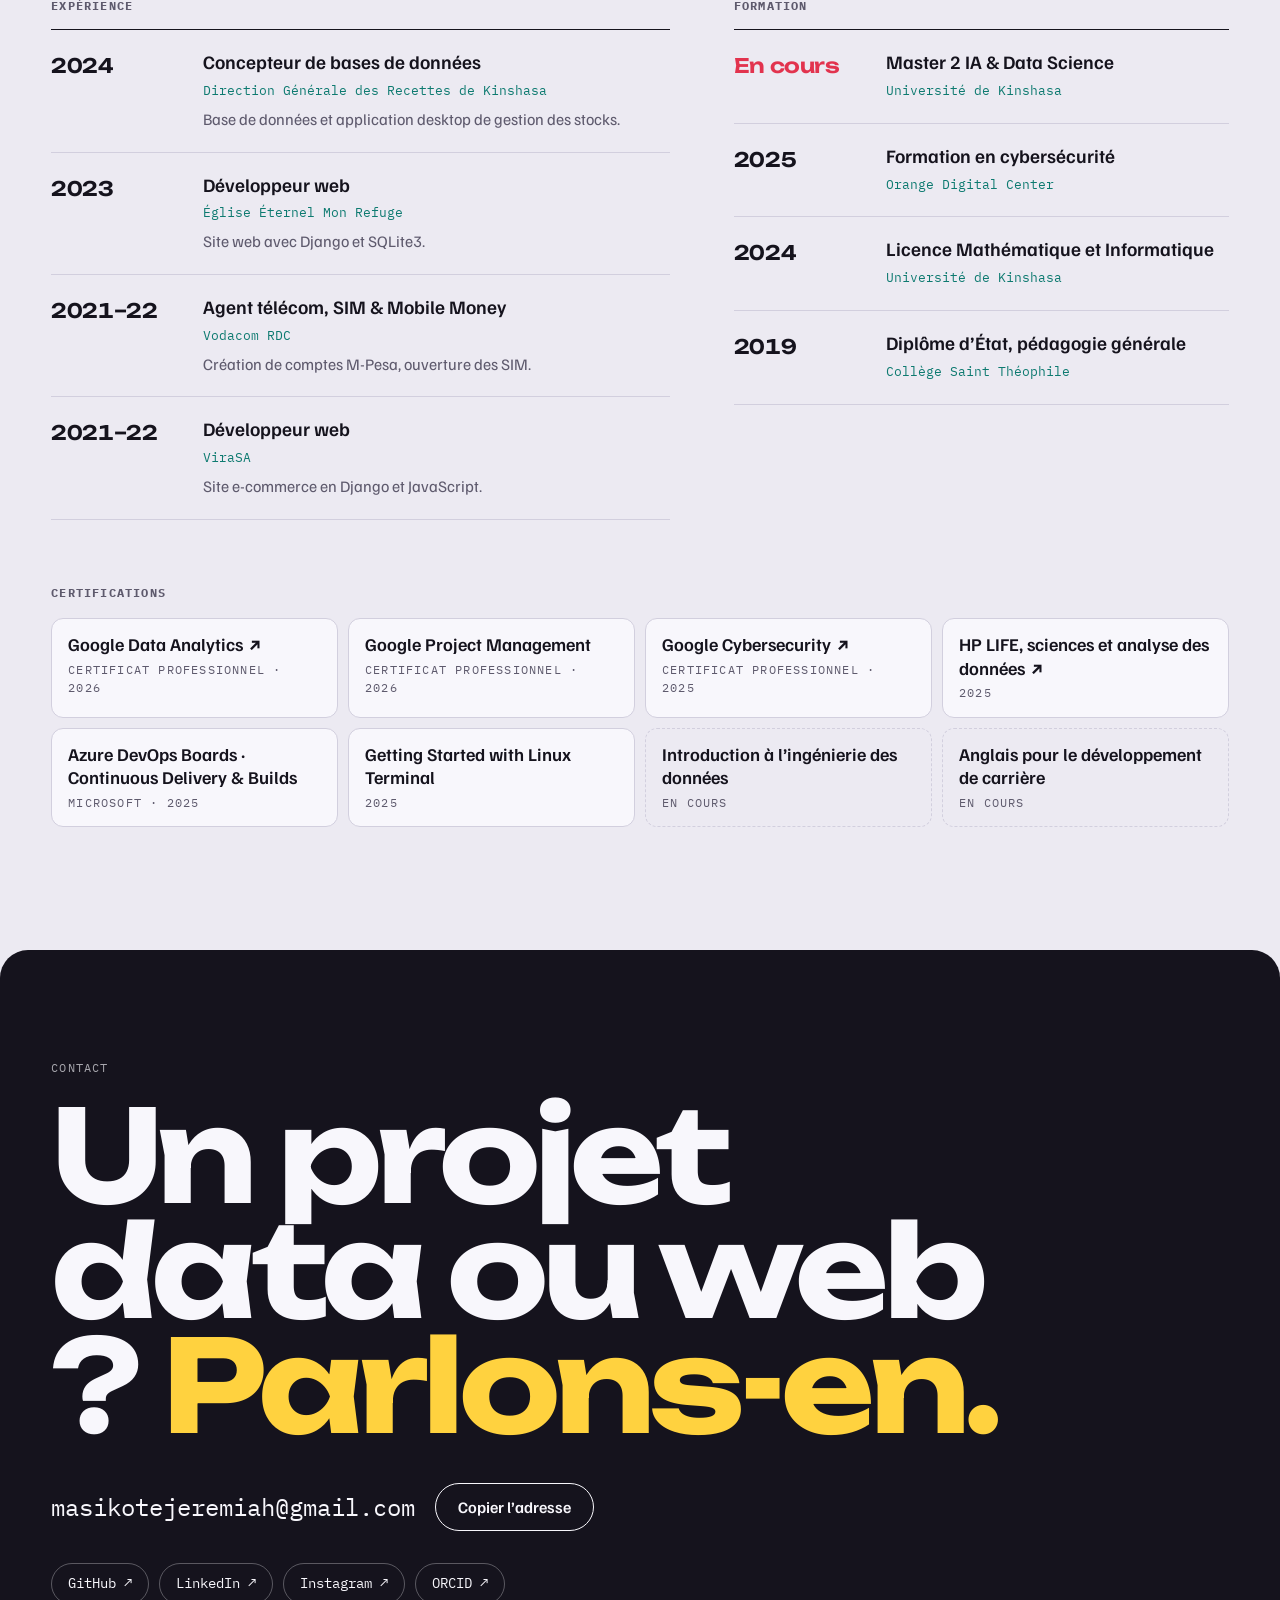
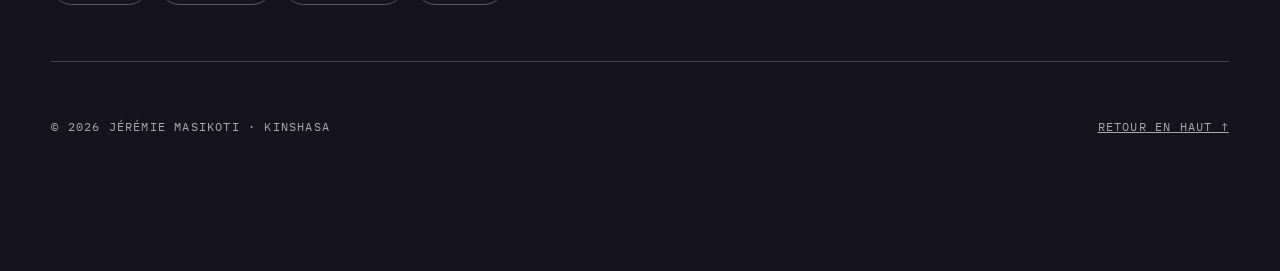
==== commit 0dfc646d: "Refonte créative de la page d'accueil" ====
--- a/index.html
+++ b/index.html
@@ -26,7 +26,7 @@
       "name": "Jérémie Masikoti",
       "alternateName": ["Jeremie Masikoti", "Jeremiah Masikoti", "J. Masikoti"],
       "url": "https://jeremie-masikoti.netlify.app/",
-      "jobTitle": "Ingénieur en informatique — IA & Data Science",
+      "jobTitle": "Ingénieur en informatique — IA & Data Science, étudiant en Master 2",
       "address": { "@type": "PostalAddress", "addressLocality": "Kinshasa", "addressCountry": "CD" },
       "alumniOf": { "@type": "CollegeOrUniversity", "name": "Université de Kinshasa" },
       "knowsAbout": ["Intelligence artificielle", "Data science", "Machine learning", "Traitement automatique du langage", "Python", "Django", "Bases de données", "Cybersécurité"],
@@ -61,67 +61,106 @@
 </script>
 <link rel="preconnect" href="https://fonts.googleapis.com">
 <link rel="preconnect" href="https://fonts.gstatic.com" crossorigin>
-<link rel="stylesheet" href="https://fonts.googleapis.com/css2?family=Syne:wght@600;700;800&family=Figtree:wght@400;500;600&family=JetBrains+Mono:wght@400;500&display=swap">
-<link rel="stylesheet" href="css/style.css">
-
+<link rel="stylesheet" href="https://fonts.googleapis.com/css2?family=Unbounded:wght@300..900&family=Familjen+Grotesk:wght@400;500;600&family=IBM+Plex+Mono:wght@400;500&display=swap">
+<style>
+  :root { padding-top: env(safe-area-inset-top, 0px); padding-bottom: env(safe-area-inset-bottom, 0px); }
+  body { margin: 0; }
+  img { max-width: 100%; }
+  [hidden] { display: none !important; }
+</style>
+<link rel="stylesheet" href="css/creatif.css">
 </head>
 <body>
 <div class="wrap">
   <nav>
-    <a class="mark" href="#top">JM<span>.</span></a>
-    <button class="menu-btn" id="menu-btn" type="button" aria-expanded="false" aria-controls="menu"><span class="bars" aria-hidden="true"></span>Menu</button>
-    <ul id="menu">
-      <li><a href="#recherche">Articles</a></li>
+    <a class="mark" href="#top" aria-label="Retour en haut">JM<i>.</i></a>
+    <ul>
+      <li><a href="#recherche">Recherche</a></li>
       <li><a href="#projets">Projets</a></li>
-      <li><a href="#competences">Compétences</a></li>
-      <li><a href="#parcours">Parcours</a></li>
+      <li class="opt"><a href="#parcours">Parcours</a></li>
       <li><a href="#contact">Contact</a></li>
     </ul>
   </nav>
 
   <header class="hero" id="top">
-    <div>
-      <span class="status"><span class="dot" aria-hidden="true"></span>Master IA &amp; Data Science · en cours</span>
-      <h1>Jérémie<br><span class="outline">Masikoti</span></h1>
-      <p class="role-line" aria-live="polite"><span class="label" style="text-transform:none;letter-spacing:0">&gt;</span> <span class="typed" id="typed">data scientist</span><span class="caret" aria-hidden="true"></span></p>
-      <p class="lede">Ingénieur en informatique à Kinshasa, spécialisé en IA et data science. Je conçois des <mark>solutions intelligentes</mark> avec Python, le machine learning et le traitement automatique du langage — de la donnée brute jusqu’à l’application qui l’utilise.</p>
-      <div class="btns">
-        <a class="btn primary" href="#projets">Voir mes projets ↓</a>
-        <a class="btn" href="https://github.com/Vermoge" target="_blank" rel="noopener">GitHub ↗</a>
-      </div>
-    </div>
-    <div class="net-card" aria-label="Animation : réseau de neurones qui propage un signal">
-      <canvas id="net"></canvas>
-      <div class="net-legend label"><span>entrée</span><span>couches cachées</span><span>sortie</span></div>
-    </div>
-    <dl class="facts">
-      <div><dt>Basé à</dt><dd>Kinshasa, RDC</dd></div>
-      <div><dt>Heure locale</dt><dd id="clock">—</dd></div>
-      <div><dt>Domaine</dt><dd>IA, data, dev, BDD</dd></div>
-      <div><dt>Langues</dt><dd>Français, anglais, lingala</dd></div>
-    </dl>
+    <div class="meta label">
+      <span><span class="dot" aria-hidden="true"></span>Master 2 IA &amp; Data Science · UNIKIN</span>
+      <span>Kinshasa, RDC · <span id="clock">WAT</span></span>
+    </div>
+
+    <div class="name-box">
+      <h1 class="name" id="name" aria-label="Jérémie Masikoti">
+        <span class="row" aria-hidden="true">Jérémie</span>
+        <span class="row" aria-hidden="true">Masikoti</span>
+      </h1>
+      <div class="name-hint label"><span>Data · TAL · Web</span><span id="hint">Survolez le nom</span></div>
+    </div>
+
+    <div class="hero-grid">
+      <div>
+        <p class="role" aria-live="polite"><span class="label" style="text-transform:none;letter-spacing:0">&gt;</span> <span class="typed" id="typed">data scientist</span><span class="caret" aria-hidden="true"></span></p>
+        <p class="lede" id="lede">Ingénieur en informatique. Je conçois des <mark>solutions intelligentes</mark> avec Python, le machine learning et le traitement automatique du langage, de la donnée brute jusqu’à l’application qui l’utilise.</p>
+        <div class="btns">
+          <a class="btn solid" href="#projets">Voir mes projets ↓</a>
+          <a class="btn" href="https://github.com/Vermoge" target="_blank" rel="noopener">GitHub ↗</a>
+        </div>
+      </div>
+      <aside class="readout" aria-label="Analyse stylistique du paragraphe de présentation">
+        <div class="readout-head label"><span>Analyse du paragraphe</span><span>variance par phrase</span></div>
+        <canvas class="seis" id="seis" aria-hidden="true"></canvas>
+        <div class="score">
+          <div><span class="label">Score IA</span><br><b id="score">0,00</b></div>
+          <div class="verdict mono">Écrit par un humain.<br><span class="label">Aucune rupture détectée</span></div>
+        </div>
+      </aside>
+    </div>
+
+    <div class="netpanel" id="netpanel">
+      <div class="net-top">
+        <h2 class="net-title">Un réseau qui lit, phrase par phrase</h2>
+        <button class="net-btn" id="netfire" type="button">Envoyer la phrase suivante →</button>
+      </div>
+      <canvas id="net" role="img" aria-label="Animation interactive : un réseau de neurones reçoit les mots d’une phrase et la classe comme humaine ou générée par IA"></canvas>
+      <div class="net-bot label">
+        <span id="netstate" aria-live="polite">—</span>
+        <span><span class="net-key"><b style="background:var(--net-human)"></b>humain</span> &nbsp; <span class="net-key"><b style="background:var(--net-ai)"></b>généré</span></span>
+      </div>
+    </div>
   </header>
 
+  <div class="band" aria-hidden="true">
+    <div class="band-track">
+      <span>Machine learning<em>✦</em>Traitement du langage<em>✦</em>Python &amp; Django<em>✦</em>Bases de données<em>✦</em>Cybersécurité<em>✦</em>Kinshasa<em>✦</em></span>
+      <span>Machine learning<em>✦</em>Traitement du langage<em>✦</em>Python &amp; Django<em>✦</em>Bases de données<em>✦</em>Cybersécurité<em>✦</em>Kinshasa<em>✦</em></span>
+    </div>
+  </div>
+
   <section id="recherche">
-    <div class="pub">
+    <div class="sec-head">
+      <h2>Où l’IA a-t-elle <span class="o">écrit</span> ?</h2>
+      <span class="label">Prépublication · 2026</span>
+    </div>
+    <div class="research">
       <div>
-        <span class="label">Article scientifique · prépublication · 2026</span>
-        <h3>Detecting and Localizing Generated Segments in French-Language Hybrid Texts through Within-Document Variance of Linguistic Features</h3>
-        <p>Mon mémoire de Master : repérer, dans un texte en français, les passages écrits par une IA mélangés à du texte humain — en mesurant comment les traits linguistiques varient d’un segment à l’autre.</p>
-        <div class="btns">
-          <a class="btn primary" href="articles/detection-segments-generes-ia/">Lire la présentation de l’article →</a>
-        </div>
-        <p style="margin:16px 0 0"><a class="doi" href="https://doi.org/10.5281/zenodo.22937728" target="_blank" rel="noopener">DOI : 10.5281/zenodo.22937728 ↗</a></p>
-      </div>
-      <div class="hybrid" id="hybrid" aria-label="Démonstration : segments humains et générés dans un texte hybride">
-        <p class="hybrid-text">
+        <span class="label">Mémoire de Master</span>
+        <h3 class="pub-title">Detecting and Localizing Generated Segments in French-Language Hybrid Texts through Within-Document Variance of Linguistic Features</h3>
+        <p>Repérer, dans un texte en français, les passages écrits par une IA mêlés à du texte humain, en mesurant comment les traits linguistiques varient d’un segment à l’autre.</p>
+        <div class="btns" style="margin:0 0 18px"><a class="btn solid" href="articles/detection-segments-generes-ia/">Lire la présentation de l’article →</a></div>
+        <a class="doi" href="https://doi.org/10.5281/zenodo.22937728" target="_blank" rel="noopener">DOI : 10.5281/zenodo.22937728 ↗</a>
+      </div>
+      <div class="lab" id="lab">
+        <div class="lab-head">
+          <span class="label">Démonstration · texte hybride</span>
+          <button class="scan-btn" id="scan" type="button">Relancer l’analyse</button>
+        </div>
+        <p class="hybrid-text" id="hybrid">
           <span class="seg h">Le marché de Gambela s’anime dès l’aube, entre les cris des vendeurs et l’odeur du pain chaud. </span><span class="seg h">On y trouve de tout, et surtout du monde. </span><span class="seg a">Ce lieu emblématique constitue un véritable carrefour économique et social, reflétant la richesse culturelle de la région. </span><span class="seg a">Il joue ainsi un rôle essentiel dans la dynamique urbaine. </span><span class="seg h">Moi, j’y vais surtout pour les beignets.</span>
         </p>
+        <span class="beam" id="beam" aria-hidden="true"></span>
         <div class="var-bar" id="varbar" aria-hidden="true"></div>
-        <div class="hybrid-foot label">
-          <span class="key"><b style="background:var(--human)"></b>humain</span>
-          <span class="key"><b style="background:var(--ai)"></b>généré</span>
-          <span id="scanstate">analyse…</span>
+        <div class="lab-foot label">
+          <span><span class="key"><b style="background:var(--human)"></b>humain</span><span class="key"><b style="background:var(--ai)"></b>généré</span></span>
+          <span id="scanstate" aria-live="polite">en attente</span>
         </div>
       </div>
     </div>
@@ -129,108 +168,80 @@
 
   <section id="projets">
     <div class="sec-head">
-      <h2>Projets &amp; recherche</h2>
+      <h2>Projets</h2>
       <span class="label">2021 – 2026</span>
     </div>
-    <div class="projects">
-      <article class="proj">
-        <div class="thumb"><canvas data-anim="segments"></canvas></div>
-        <div class="proj-body">
-          <div class="proj-meta"><span class="label">Mémoire · 2026</span><span class="label">IA / TAL</span></div>
-          <h3>Détection de segments générés par IA</h3>
-          <p>Corpus humains, IA et hybrides annotés ; segmentation, extraction de traits, classification et régression. Évaluation par F1, AUC et métriques de localisation.</p>
-          <div class="tags"><span class="tag">Python</span><span class="tag">spaCy</span><span class="tag">scikit-learn</span><span class="tag">BERT</span></div>
-        </div>
-      </article>
-      <article class="proj">
-        <div class="thumb"><canvas data-anim="graph"></canvas></div>
-        <div class="proj-body">
-          <div class="proj-meta"><span class="label">Prototype · 2025</span><span class="label">TAL</span></div>
-          <h3>Générateur de modèles Entité-Association</h3>
-          <p>Transforme un texte en français en modèle E-A : extraction d’entités et de relations, lemmatisation, règles linguistiques et visualisation en graphe.</p>
-          <div class="tags"><span class="tag">spaCy</span><span class="tag">BERT</span><span class="tag">NetworkX</span></div>
-        </div>
-      </article>
-      <article class="proj">
-        <div class="thumb"><canvas data-anim="agents"></canvas></div>
-        <div class="proj-body">
-          <div class="proj-meta"><span class="label">Académique · 2026</span><span class="label">Simulation</span></div>
-          <h3>Marché multi-agents</h3>
-          <p>Agents acheteurs et vendeurs qui négocient par tours, puis analyse des profits dans un environnement de simulation.</p>
-          <div class="tags"><span class="tag">GAMA</span><span class="tag">GAML</span></div>
-        </div>
-      </article>
-    </div>
-
-    <div class="kind-row"><span class="label">Réalisations</span></div>
-    <div class="projects">
-      <article class="proj">
-        <div class="thumb"><canvas data-anim="stock"></canvas></div>
-        <div class="proj-body">
-          <div class="proj-meta"><span class="label">DGRK · 2024</span><span class="label">BDD + desktop</span></div>
-          <h3>Gestion des stocks</h3>
-          <p>Conception de la base de données et d’une application desktop de gestion des stocks pour la Direction Générale des Recettes de Kinshasa.</p>
-          <div class="tags"><span class="tag">Python</span><span class="tag">CustomTkinter</span><span class="tag">SQL</span></div>
-        </div>
-      </article>
-      <article class="proj">
-        <div class="thumb"><canvas data-anim="site"></canvas></div>
-        <div class="proj-body">
-          <div class="proj-meta"><span class="label">Site web · 2023</span><span class="label">Full-stack</span></div>
-          <h3>Église Éternel Mon Refuge</h3>
-          <p>Site web de l’église, développé avec Django et une base SQLite3.</p>
-          <div class="tags"><span class="tag">Django</span><span class="tag">SQLite3</span></div>
-        </div>
-      </article>
-      <article class="proj">
-        <div class="thumb"><canvas data-anim="shop"></canvas></div>
-        <div class="proj-body">
-          <div class="proj-meta"><span class="label">E-commerce · 2021–22</span><span class="label">Full-stack</span></div>
-          <h3>ViraSA</h3>
-          <p>Site e-commerce : structure et interactions en HTML, CSS et JavaScript, back-end en Python avec Django.</p>
-          <div class="tags"><span class="tag">Django</span><span class="tag">JavaScript</span><span class="tag">HTML/CSS</span></div>
-        </div>
-      </article>
-    </div>
+
+    <p class="group-label label">Recherche</p>
+    <ul class="plist">
+      <li class="prow" data-anim="segments" tabindex="0">
+        <span class="yr label">2026 · IA / TAL</span>
+        <h3>Détection de segments IA</h3>
+        <div class="desc"><p>Corpus humains, IA et hybrides annotés ; segmentation, extraction de traits, classification et régression. Évaluation par F1, AUC et métriques de localisation.</p><div class="tags"><span class="tag">Python</span><span class="tag">spaCy</span><span class="tag">scikit-learn</span><span class="tag">BERT</span></div></div>
+        <span class="arrow" aria-hidden="true">→</span>
+        <div class="thumb"><canvas></canvas></div>
+      </li>
+      <li class="prow" data-anim="graph" tabindex="0">
+        <span class="yr label">2025 · TAL</span>
+        <h3>Générateur de modèles E-A</h3>
+        <div class="desc"><p>Transforme un texte en français en modèle entité-association : extraction d’entités et de relations, lemmatisation, règles linguistiques et graphe.</p><div class="tags"><span class="tag">spaCy</span><span class="tag">BERT</span><span class="tag">NetworkX</span></div></div>
+        <span class="arrow" aria-hidden="true">→</span>
+        <div class="thumb"><canvas></canvas></div>
+      </li>
+      <li class="prow" data-anim="agents" tabindex="0">
+        <span class="yr label">2026 · Simulation</span>
+        <h3>Marché multi-agents</h3>
+        <div class="desc"><p>Agents acheteurs et vendeurs qui négocient par tours, puis analyse des profits dans un environnement de simulation.</p><div class="tags"><span class="tag">GAMA</span><span class="tag">GAML</span></div></div>
+        <span class="arrow" aria-hidden="true">→</span>
+        <div class="thumb"><canvas></canvas></div>
+      </li>
+    </ul>
+
+    <p class="group-label label">Réalisations</p>
+    <ul class="plist">
+      <li class="prow" data-anim="stock" tabindex="0">
+        <span class="yr label">2024 · DGRK</span>
+        <h3>Gestion des stocks</h3>
+        <div class="desc"><p>Base de données et application desktop de gestion des stocks pour la Direction Générale des Recettes de Kinshasa.</p><div class="tags"><span class="tag">Python</span><span class="tag">CustomTkinter</span><span class="tag">SQL</span></div></div>
+        <span class="arrow" aria-hidden="true">→</span>
+        <div class="thumb"><canvas></canvas></div>
+      </li>
+      <li class="prow" data-anim="site" tabindex="0">
+        <span class="yr label">2023 · Site web</span>
+        <h3>Église Éternel Mon Refuge</h3>
+        <div class="desc"><p>Site web de l’église, développé avec Django et une base SQLite3.</p><div class="tags"><span class="tag">Django</span><span class="tag">SQLite3</span></div></div>
+        <span class="arrow" aria-hidden="true">→</span>
+        <div class="thumb"><canvas></canvas></div>
+      </li>
+      <li class="prow" data-anim="shop" tabindex="0">
+        <span class="yr label">2021–22 · E-commerce</span>
+        <h3>ViraSA</h3>
+        <div class="desc"><p>Site e-commerce : structure et interactions en HTML, CSS et JavaScript, back-end en Python avec Django.</p><div class="tags"><span class="tag">Django</span><span class="tag">JavaScript</span><span class="tag">HTML/CSS</span></div></div>
+        <span class="arrow" aria-hidden="true">→</span>
+        <div class="thumb"><canvas></canvas></div>
+      </li>
+    </ul>
   </section>
 
   <section id="competences">
-    <div class="sec-head"><h2>Compétences</h2></div>
-    <div class="about">
-      <div class="about-text">
-        <p><strong>Jérémie Masikoti</strong> est ingénieur en informatique à Kinshasa (RDC), spécialisé en intelligence artificielle, data science et traitement automatique du langage.</p>
-        <p>Mes travaux portent sur la détection de contenus générés par IA, l’analyse de corpus francophones et la modélisation de données. J’aime transformer des problèmes complexes en solutions concrètes, fiables et mesurables — et soigner l’interface avec des animations JavaScript.</p>
-        <div class="langs label" style="text-transform:none;letter-spacing:0;font-size:14px">
-          <span>Français</span><div class="meter"><i style="width:100%"></i></div>
-          <span>Lingala</span><div class="meter"><i style="width:75%"></i></div>
-          <span>Anglais</span><div class="meter"><i style="width:55%"></i></div>
+    <div class="sec-head"><h2>Boîte à <span class="o">outils</span></h2></div>
+    <div class="skills-wrap">
+      <div class="intro">
+        <p>Je relie la recherche, les données et le développement logiciel.</p>
+        <p>Mes travaux portent sur la détection de contenus générés par IA, l’analyse de corpus francophones et la modélisation de données. J’aime transformer des problèmes complexes en solutions concrètes, fiables et mesurables, et soigner l’interface avec des animations JavaScript.</p>
+        <div class="langs mono">
+          <span>Français</span><div class="meter"><i style="width:100%"></i></div><span class="label">natif</span>
+          <span>Lingala</span><div class="meter"><i style="width:75%"></i></div><span class="label">courant</span>
+          <span>Anglais</span><div class="meter"><i style="width:55%"></i></div><span class="label">interm.</span>
         </div>
       </div>
       <div class="skills">
-        <div class="skill-group">
-          <h4 class="label">IA &amp; data</h4>
-          <ul><li>Python</li><li>pandas</li><li>scikit-learn</li><li>spaCy</li><li>BERT</li><li>TensorFlow</li><li>Jupyter</li></ul>
-        </div>
-        <div class="skill-group">
-          <h4 class="label">Web &amp; logiciel</h4>
-          <ul><li>Django</li><li>HTML</li><li>CSS</li><li>JavaScript</li><li>Animations JS</li><li>Java</li><li>C#</li><li>CustomTkinter</li></ul>
-        </div>
-        <div class="skill-group">
-          <h4 class="label">Bases de données</h4>
-          <ul><li>MySQL</li><li>SQL Server</li><li>Oracle</li><li>SQLite</li><li>MySQL Workbench</li></ul>
-        </div>
-        <div class="skill-group">
-          <h4 class="label">Cybersécurité</h4>
-          <ul><li>Wireshark</li><li>Linux</li><li>SQL</li><li>Splunk (notions)</li></ul>
-        </div>
-        <div class="skill-group">
-          <h4 class="label">Collaboration</h4>
-          <ul><li>Git</li><li>GitHub</li><li>VS Code</li><li>Notion</li></ul>
-        </div>
-        <div class="skill-group">
-          <h4 class="label">Recherche</h4>
-          <ul><li>Rédaction scientifique</li><li>Zenodo</li><li>ORCID</li></ul>
-        </div>
+        <div class="sk"><h4 class="label">IA &amp; data</h4><ul><li>Python</li><li>pandas</li><li>scikit-learn</li><li>spaCy</li><li>BERT</li><li>TensorFlow</li><li>Jupyter</li></ul></div>
+        <div class="sk"><h4 class="label">Web &amp; logiciel</h4><ul><li>Django</li><li>HTML</li><li>CSS</li><li>JavaScript</li><li>Animations JS</li><li>Java</li><li>C#</li><li>CustomTkinter</li></ul></div>
+        <div class="sk"><h4 class="label">Bases de données</h4><ul><li>MySQL</li><li>SQL Server</li><li>Oracle</li><li>SQLite</li><li>MySQL Workbench</li></ul></div>
+        <div class="sk"><h4 class="label">Cybersécurité</h4><ul><li>Wireshark</li><li>Linux</li><li>SQL</li><li>Splunk (notions)</li></ul></div>
+        <div class="sk"><h4 class="label">Collaboration</h4><ul><li>Git</li><li>GitHub</li><li>VS Code</li><li>Notion</li></ul></div>
+        <div class="sk"><h4 class="label">Recherche</h4><ul><li>Rédaction scientifique</li><li>Zenodo</li><li>ORCID</li></ul></div>
       </div>
     </div>
   </section>
@@ -243,27 +254,27 @@
         <ol class="timeline">
           <li><span class="when">2024</span><div><h3>Concepteur de bases de données</h3><span class="org">Direction Générale des Recettes de Kinshasa</span><p>Base de données et application desktop de gestion des stocks.</p></div></li>
           <li><span class="when">2023</span><div><h3>Développeur web</h3><span class="org">Église Éternel Mon Refuge</span><p>Site web avec Django et SQLite3.</p></div></li>
-          <li><span class="when">2021 – 2022</span><div><h3>Agent télécom — SIM &amp; Mobile Money</h3><span class="org">Vodacom RDC</span><p>Création de comptes M-Pesa, ouverture des SIM.</p></div></li>
-          <li><span class="when">2021 – 2022</span><div><h3>Développeur web</h3><span class="org">ViraSA</span><p>Site e-commerce en Django et JavaScript.</p></div></li>
+          <li><span class="when">2021–22</span><div><h3>Agent télécom, SIM &amp; Mobile Money</h3><span class="org">Vodacom RDC</span><p>Création de comptes M-Pesa, ouverture des SIM.</p></div></li>
+          <li><span class="when">2021–22</span><div><h3>Développeur web</h3><span class="org">ViraSA</span><p>Site e-commerce en Django et JavaScript.</p></div></li>
         </ol>
       </div>
       <div>
         <h3 class="label col-title">Formation</h3>
         <ol class="timeline">
-          <li><span class="when now">En cours</span><div><h3>Master IA &amp; Data Science</h3><span class="org">Université de Kinshasa</span></div></li>
+          <li><span class="when now">En cours</span><div><h3>Master 2 IA &amp; Data Science</h3><span class="org">Université de Kinshasa</span></div></li>
           <li><span class="when">2025</span><div><h3>Formation en cybersécurité</h3><span class="org">Orange Digital Center</span></div></li>
           <li><span class="when">2024</span><div><h3>Licence Mathématique et Informatique</h3><span class="org">Université de Kinshasa</span></div></li>
-          <li><span class="when">2019</span><div><h3>Diplôme d’État — Pédagogie générale</h3><span class="org">Collège Saint Théophile</span></div></li>
+          <li><span class="when">2019</span><div><h3>Diplôme d’État, pédagogie générale</h3><span class="org">Collège Saint Théophile</span></div></li>
         </ol>
       </div>
     </div>
 
-    <div class="kind-row"><span class="label">Certifications</span></div>
+    <h3 class="label certs-title">Certifications</h3>
     <ul class="certs">
       <li><a href="https://www.coursera.org/account/accomplishments/records/6OAKMUEMH5BL" target="_blank" rel="noopener">Google Data Analytics ↗</a><span class="label">Certificat professionnel · 2026</span></li>
       <li><span class="t">Google Project Management</span><span class="label">Certificat professionnel · 2026</span></li>
       <li><a href="https://www.credly.com/badges/a01f6977-09fd-4dfc-b5f2-2d580912c29c/linked_in_profile" target="_blank" rel="noopener">Google Cybersecurity ↗</a><span class="label">Certificat professionnel · 2025</span></li>
-      <li><a href="https://www.life-global.org/certificate/0afb860d-22a3-4ac0-a275-10bf6d1e3dc1" target="_blank" rel="noopener">HP LIFE — Sciences et analyse des données ↗</a><span class="label">2025</span></li>
+      <li><a href="https://www.life-global.org/certificate/0afb860d-22a3-4ac0-a275-10bf6d1e3dc1" target="_blank" rel="noopener">HP LIFE, sciences et analyse des données ↗</a><span class="label">2025</span></li>
       <li><span class="t">Azure DevOps Boards · Continuous Delivery &amp; Builds</span><span class="label">Microsoft · 2025</span></li>
       <li><span class="t">Getting Started with Linux Terminal</span><span class="label">2025</span></li>
       <li class="pending"><span class="t">Introduction à l’ingénierie des données</span><span class="label">En cours</span></li>
@@ -272,26 +283,30 @@
   </section>
 
   <section id="contact" class="contact">
-    <span class="label">Contact</span>
-    <h2>Un projet data ou web ? <em>Parlons-en.</em></h2>
-    <div class="mail-row">
-      <span class="mail" id="mail">masikotejeremiah@gmail.com</span>
-      <button class="btn primary" id="copy" type="button">Copier l’adresse</button>
-    </div>
-    <ul class="socials">
-      <li><a href="https://github.com/Vermoge" target="_blank" rel="noopener">GitHub ↗</a></li>
-      <li><a href="https://www.linkedin.com/in/j%C3%A9r%C3%A9mie-masikoti-41a917293/" target="_blank" rel="noopener">LinkedIn ↗</a></li>
-      <li><a href="https://www.instagram.com/jeremiah_masikoti/" target="_blank" rel="noopener">Instagram ↗</a></li>
-      <li><a href="https://orcid.org/0009-0005-4453-9758" target="_blank" rel="noopener">ORCID ↗</a></li>
-    </ul>
-  </section>
-
-  <footer>
-    <span class="label">© 2026 Jérémie Masikoti · Kinshasa</span>
-    <a class="label" href="#top">Retour en haut ↑</a>
-  </footer>
+    <div class="inner">
+      <span class="label">Contact</span>
+      <h2>Un projet data ou web ? <em>Parlons-en.</em></h2>
+      <div class="mail-row">
+        <span class="mail" id="mail">masikotejeremiah@gmail.com</span>
+        <button class="btn" id="copy" type="button">Copier l’adresse</button>
+      </div>
+      <ul class="socials">
+        <li><a href="https://github.com/Vermoge" target="_blank" rel="noopener">GitHub ↗</a></li>
+        <li><a href="https://www.linkedin.com/in/j%C3%A9r%C3%A9mie-masikoti-41a917293/" target="_blank" rel="noopener">LinkedIn ↗</a></li>
+        <li><a href="https://www.instagram.com/jeremiah_masikoti/" target="_blank" rel="noopener">Instagram ↗</a></li>
+        <li><a href="https://orcid.org/0009-0005-4453-9758" target="_blank" rel="noopener">ORCID ↗</a></li>
+      </ul>
+      <footer>
+        <span class="label">© 2026 Jérémie Masikoti · Kinshasa</span>
+        <a class="label" href="#top">Retour en haut ↑</a>
+      </footer>
+    </div>
+  </section>
 </div>
 
-<script src="js/script.js"></script>
+<div class="preview" id="preview" aria-hidden="true"><canvas id="pcanvas"></canvas></div>
+<div class="cursor" id="cursor" aria-hidden="true"></div>
+
+<script src="js/creatif.js"></script>
 </body>
 </html>
--- a/css/creatif.css
+++ b/css/creatif.css
@@ -0,0 +1,279 @@
+/* Mise en page : une affiche typographique cinétique, puis un fil éditorial
+     où chaque section est « analysée » comme un texte : humain (sarcelle) / généré (rose). */
+  :root {
+    --ground: #ECEAF2;
+    --surface: #F8F7FC;
+    --ink: #15131D;
+    --muted: #5E5A6D;
+    --line: #D2CFDE;
+    --human: #0D7A70;
+    --ai: #E2334E;
+    --spark: #FFD23F;
+    --on-ink: #F8F7FC;
+    --net-human: #3CC2B4;
+    --net-ai: #FF5C74;
+    --display: "Unbounded", "Arial Black", system-ui, sans-serif;
+    --body: "Familjen Grotesk", "Helvetica Neue", Arial, sans-serif;
+    --mono: "IBM Plex Mono", ui-monospace, Consolas, monospace;
+  }
+  @media (prefers-color-scheme: dark) {
+    :root:not([data-theme="light"]) {
+      --ground: #121019; --surface: #1B1824; --ink: #EEEBF5; --muted: #A49FB5;
+      --line: #2F2B3C; --human: #3CC2B4; --ai: #FF5C74; --spark: #FFD23F; --on-ink: #121019;
+      --net-human: #0D7A70; --net-ai: #E2334E;
+      color-scheme: dark;
+    }
+  }
+  :root[data-theme="dark"] {
+    --ground: #121019; --surface: #1B1824; --ink: #EEEBF5; --muted: #A49FB5;
+    --line: #2F2B3C; --human: #3CC2B4; --ai: #FF5C74; --spark: #FFD23F; --on-ink: #121019;
+    --net-human: #0D7A70; --net-ai: #E2334E;
+    color-scheme: dark;
+  }
+
+  * { box-sizing: border-box; }
+  html { scroll-behavior: smooth; }
+  body {
+    background: var(--ground); color: var(--ink);
+    font-family: var(--body); font-size: 18px; line-height: 1.55;
+    padding-inline: clamp(16px, 4vw, 56px);
+    -webkit-font-smoothing: antialiased;
+    overflow-x: hidden;
+  }
+  .wrap { max-width: 1280px; margin-inline: auto; }
+  a { color: inherit; }
+  :focus-visible { outline: 2px solid var(--ai); outline-offset: 3px; border-radius: 2px; }
+  .mono { font-family: var(--mono); font-size: 13px; letter-spacing: .04em; }
+  .label { font-family: var(--mono); font-size: 12px; letter-spacing: .1em; text-transform: uppercase; color: var(--muted); }
+  ::selection { background: var(--spark); color: #15131D; }
+
+  /* Navigation */
+  nav {
+    position: sticky; top: env(safe-area-inset-top, 0px); z-index: 20;
+    display: flex; justify-content: space-between; align-items: center; gap: 16px;
+    padding-block: 16px; background: var(--ground);
+  }
+  .mark { font-family: var(--display); font-weight: 800; font-size: 18px; text-decoration: none; letter-spacing: -.02em; display: inline-flex; gap: 2px; }
+  .mark i { font-style: normal; color: var(--ai); }
+  nav ul { display: flex; gap: 6px; list-style: none; margin: 0; padding: 0; }
+  nav ul a {
+    display: block; text-decoration: none; font-family: var(--mono); font-size: 13px;
+    padding: 7px 12px; border: 1px solid var(--line); border-radius: 999px; background: var(--surface);
+    transition: background .2s ease, color .2s ease, border-color .2s ease;
+  }
+  nav ul a:hover { background: var(--ink); color: var(--on-ink); border-color: var(--ink); }
+
+  /* Affiche */
+  .hero { padding-block: clamp(20px, 4vw, 48px) clamp(32px, 5vw, 64px); }
+  .meta { display: flex; flex-wrap: wrap; justify-content: space-between; gap: 10px 24px; padding-bottom: 16px; border-bottom: 1px solid var(--ink); }
+  .meta span { display: inline-flex; align-items: center; gap: 8px; }
+  .dot { width: 8px; height: 8px; border-radius: 50%; background: var(--human); animation: pulse 2.4s ease-in-out infinite; }
+  @keyframes pulse { 0%,100% { opacity: 1; } 50% { opacity: .35; } }
+
+  .name-box { container-type: inline-size; margin-block: clamp(16px, 3vw, 32px) 0; }
+  .name {
+    font-family: var(--display); font-weight: 300; line-height: .86; letter-spacing: -.04em;
+    font-size: min(13.2cqi, 210px); margin: 0; user-select: none;
+  }
+  .name .row { display: block; white-space: nowrap; }
+  .name .row + .row { text-align: right; }
+  .ch { display: inline-block; font-variation-settings: "wght" 300; transition: color .25s ease; }
+  .ch.hot { color: var(--ai); }
+  .name .row:last-child .ch { color: transparent; -webkit-text-stroke: 1.5px var(--ink); }
+  .name .row:last-child .ch.hot { color: var(--ai); -webkit-text-stroke-color: var(--ai); }
+  .name-hint { display: flex; justify-content: space-between; gap: 12px; margin-top: 10px; }
+
+  .hero-grid {
+    display: grid; grid-template-columns: minmax(0, 1.3fr) minmax(0, 1fr); gap: 28px 56px;
+    margin-top: clamp(28px, 4vw, 48px); align-items: start;
+  }
+  .role { font-family: var(--mono); font-size: clamp(15px, 1.7vw, 18px); margin: 0 0 14px; min-height: 1.6em; }
+  .role .typed { color: var(--ai); }
+  .caret { display: inline-block; width: .55em; height: 1.05em; background: var(--ai); vertical-align: -3px; margin-left: 2px; animation: blink 1s steps(1) infinite; }
+  @keyframes blink { 50% { opacity: 0; } }
+  .lede { font-size: clamp(21px, 2.3vw, 28px); line-height: 1.35; margin: 0; max-width: 30ch; text-wrap: pretty; letter-spacing: -.01em; }
+  .lede mark { background: var(--spark); color: #15131D; padding-inline: 4px; border-radius: 2px; }
+  .btns { display: flex; flex-wrap: wrap; gap: 10px; margin-top: 26px; }
+  .btn {
+    display: inline-flex; align-items: center; gap: 10px;
+    font: 600 16px var(--body); padding: 13px 22px; border-radius: 999px; text-decoration: none; cursor: pointer;
+    border: 1.5px solid var(--ink); background: transparent; color: var(--ink);
+    transition: background .2s ease, color .2s ease, transform .2s ease;
+  }
+  .btn:hover { background: var(--ink); color: var(--on-ink); }
+  .btn.solid { background: var(--ink); color: var(--on-ink); }
+  .btn.solid:hover { background: var(--ai); border-color: var(--ai); color: #fff; }
+
+  .readout { background: var(--surface); border: 1px solid var(--line); border-radius: 14px; padding: 18px 20px 16px; }
+  .readout-head { display: flex; justify-content: space-between; gap: 12px; margin-bottom: 12px; }
+  .seis { width: 100%; height: 92px; display: block; }
+  .score { display: flex; justify-content: space-between; align-items: baseline; gap: 12px; margin-top: 10px; padding-top: 12px; border-top: 1px dashed var(--line); }
+  .score b { font-family: var(--display); font-weight: 700; font-size: 34px; letter-spacing: -.03em; font-variant-numeric: tabular-nums; color: var(--human); }
+  .verdict { text-align: right; }
+
+  /* Réseau de neurones interactif */
+  .netpanel { margin-top: clamp(28px, 4vw, 48px); background: var(--ink); color: var(--on-ink); border-radius: 22px; padding: 18px clamp(16px, 2.4vw, 28px); position: relative; overflow: hidden; }
+  .netpanel .label { color: color-mix(in srgb, var(--on-ink) 62%, transparent); }
+  .net-top, .net-bot { display: flex; justify-content: space-between; align-items: center; gap: 8px 16px; flex-wrap: wrap; }
+  .net-title { font-family: var(--display); font-weight: 600; font-size: clamp(18px, 2.2vw, 26px); letter-spacing: -.03em; margin: 0; }
+  #net { display: block; width: 100%; height: clamp(320px, 40vw, 500px); margin-block: 6px; cursor: crosshair; touch-action: manipulation; }
+  .net-btn { font: 500 13px var(--mono); padding: 7px 14px; border-radius: 999px; border: 1px solid color-mix(in srgb, var(--on-ink) 40%, transparent); background: transparent; color: var(--on-ink); cursor: pointer; }
+  .net-btn:hover { background: var(--spark); border-color: var(--spark); color: #15131D; }
+  .net-key b { width: 10px; height: 10px; border-radius: 50%; display: inline-block; margin-right: 6px; vertical-align: -1px; }
+
+  /* Bandeau défilant */
+  .band { margin-inline: calc(clamp(16px, 4vw, 56px) * -1); overflow: hidden; background: var(--ink); color: var(--on-ink); transform: rotate(-1.6deg); margin-block: 8px 40px; }
+  .band-track { display: flex; width: max-content; animation: slide 38s linear infinite; }
+  .band-track span { font-family: var(--display); font-weight: 600; font-size: clamp(22px, 3.2vw, 40px); letter-spacing: -.02em; padding: 14px 0; white-space: nowrap; }
+  .band-track em { font-style: normal; color: var(--spark); padding-inline: 22px; }
+  @keyframes slide { to { transform: translateX(-50%); } }
+
+  /* Sections */
+  section { padding-block: clamp(56px, 8vw, 110px); border-top: 1px solid var(--ink); }
+  .sec-head { display: grid; grid-template-columns: minmax(0, 1fr) auto; gap: 12px 24px; align-items: end; margin-bottom: clamp(28px, 4vw, 52px); }
+  h2 { font-family: var(--display); font-weight: 700; font-size: clamp(36px, 6.4vw, 88px); letter-spacing: -.045em; line-height: .95; margin: 0; text-wrap: balance; }
+  h2 .o { color: transparent; -webkit-text-stroke: 1.5px var(--ink); font-weight: 600; }
+
+  /* Recherche */
+  .research { display: grid; grid-template-columns: minmax(0, 1fr) minmax(0, 1.15fr); gap: 32px 56px; align-items: start; }
+  .pub-title { font-family: var(--display); font-weight: 500; font-size: clamp(19px, 2vw, 24px); line-height: 1.25; letter-spacing: -.02em; margin: 12px 0 16px; text-wrap: balance; }
+  .research p { margin: 0 0 18px; color: var(--muted); max-width: 52ch; }
+  .doi { font-family: var(--mono); font-size: 14px; text-underline-offset: 4px; }
+  .lab { background: var(--surface); border: 1px solid var(--line); border-radius: 14px; padding: clamp(18px, 2.4vw, 28px); position: relative; overflow: hidden; }
+  .lab-head { display: flex; justify-content: space-between; align-items: center; gap: 12px; margin-bottom: 16px; flex-wrap: wrap; }
+  .scan-btn { font: 500 13px var(--mono); padding: 7px 14px; border-radius: 999px; border: 1px solid var(--ink); background: transparent; color: var(--ink); cursor: pointer; }
+  .scan-btn:hover { background: var(--ink); color: var(--on-ink); }
+  .hybrid-text { font-size: clamp(18px, 1.8vw, 21px); line-height: 1.7; margin: 0 0 18px; position: relative; }
+  .seg { border-radius: 3px; padding: 2px 1px; transition: background .4s ease, box-shadow .4s ease, color .4s ease; box-decoration-break: clone; -webkit-box-decoration-break: clone; }
+  .seg.h.on { box-shadow: inset 0 -2px 0 var(--human); }
+  .seg.a.on { background: color-mix(in srgb, var(--ai) 20%, transparent); box-shadow: inset 0 -2px 0 var(--ai); }
+  .beam { position: absolute; top: 0; bottom: 0; width: 2px; background: var(--ai); box-shadow: 0 0 18px 4px color-mix(in srgb, var(--ai) 45%, transparent); left: -10px; pointer-events: none; opacity: 0; }
+  .var-bar { display: flex; gap: 3px; height: 46px; align-items: flex-end; }
+  .var-bar i { flex: 1; height: 8%; background: var(--line); border-radius: 2px 2px 0 0; transition: height .5s cubic-bezier(.3,1.4,.5,1), background .5s ease; }
+  .lab-foot { display: flex; justify-content: space-between; gap: 12px; margin-top: 12px; flex-wrap: wrap; }
+  .key { display: inline-flex; align-items: center; gap: 6px; margin-right: 14px; }
+  .key b { width: 10px; height: 10px; border-radius: 2px; display: inline-block; }
+
+  /* Projets : liste indexée avec aperçu animé */
+  .group-label { display: flex; align-items: center; gap: 14px; margin: 0 0 6px; }
+  .group-label::after { content: ""; flex: 1; height: 1px; background: var(--line); }
+  .group-label + .plist { margin-bottom: clamp(36px, 5vw, 56px); }
+  .plist { list-style: none; margin: 0; padding: 0; }
+  .prow {
+    display: grid; grid-template-columns: 120px minmax(0, 1fr) minmax(0, .9fr) 28px; gap: 8px 28px; align-items: center;
+    padding-block: 22px; border-bottom: 1px solid var(--line); position: relative; cursor: default;
+  }
+  .prow::before { content: ""; position: absolute; inset: 0 calc(clamp(16px, 4vw, 56px) * -1); background: var(--ink); transform: scaleY(0); transform-origin: bottom; transition: transform .35s cubic-bezier(.6,0,.2,1); z-index: -1; }
+  .prow > * { transition: color .3s ease; }
+  .plist { position: relative; z-index: 0; }
+  .prow h3 { font-family: var(--display); font-weight: 600; font-size: clamp(22px, 3vw, 40px); letter-spacing: -.035em; line-height: 1.05; margin: 0; transition: transform .35s cubic-bezier(.6,0,.2,1), color .3s ease; }
+  .prow p { margin: 0; color: var(--muted); font-size: 16px; }
+  .prow .tags { display: flex; flex-wrap: wrap; gap: 6px; margin-top: 10px; }
+  .tag { font-family: var(--mono); font-size: 12px; padding: 2px 8px; border: 1px solid var(--line); border-radius: 999px; color: var(--muted); }
+  .arrow { font-family: var(--display); font-size: 22px; transition: transform .35s ease; }
+  .prow .thumb { display: none; grid-column: 1 / -1; aspect-ratio: 16 / 8; max-width: 100%; border-radius: 10px; overflow: hidden; background: var(--surface); border: 1px solid var(--line); }
+  .prow .thumb canvas, .preview canvas { width: 100%; height: 100%; display: block; }
+  @media (hover: hover) and (pointer: fine) {
+    .prow:hover::before, .prow:focus-within::before { transform: scaleY(1); }
+    .prow:hover > *, .prow:hover p, .prow:hover .label, .prow:hover .tag { color: var(--on-ink); }
+    .prow:hover .tag { border-color: color-mix(in srgb, var(--on-ink) 35%, transparent); }
+    .prow:hover h3 { transform: translateX(14px); color: var(--spark); }
+    .prow:hover .arrow { transform: rotate(-45deg); color: var(--spark); }
+  }
+  .preview {
+    position: fixed; left: 0; top: 0; width: 300px; aspect-ratio: 16 / 10; z-index: 30; pointer-events: none;
+    border-radius: 12px; overflow: hidden; background: var(--surface); border: 2px solid var(--ink);
+    box-shadow: 10px 10px 0 var(--spark);
+    opacity: 0; transform: translate(-50%, -50%) scale(.6) rotate(-6deg); transition: opacity .25s ease, transform .3s cubic-bezier(.3,1.4,.5,1);
+  }
+  .preview.show { opacity: 1; transform: translate(-50%, -50%) scale(1) rotate(-3deg); }
+
+  /* Compétences */
+  .skills-wrap { display: grid; grid-template-columns: minmax(0, 1fr) minmax(0, 1.5fr); gap: 36px 64px; }
+  .intro p { margin: 0 0 1em; max-width: 46ch; }
+  .intro p:first-child { font-family: var(--display); font-weight: 500; font-size: clamp(22px, 2.4vw, 30px); line-height: 1.2; letter-spacing: -.025em; }
+  .langs { display: grid; grid-template-columns: auto minmax(0, 1fr) auto; gap: 12px 14px; align-items: center; margin-top: 28px; max-width: 380px; }
+  .meter { height: 8px; background: var(--line); border-radius: 4px; overflow: hidden; }
+  .meter i { display: block; height: 100%; background: var(--human); border-radius: 4px; }
+  .skills { display: grid; grid-template-columns: repeat(2, minmax(0, 1fr)); gap: 0 28px; }
+  .sk { border-top: 1px solid var(--line); padding-block: 16px 20px; }
+  .sk h4 { margin: 0 0 12px; }
+  .sk ul { list-style: none; padding: 0; margin: 0; display: flex; flex-wrap: wrap; gap: 7px; }
+  .sk li {
+    font-size: 15px; padding: 5px 12px; background: var(--surface); border: 1px solid var(--line); border-radius: 999px;
+    transition: transform .2s ease, background .2s ease, color .2s ease, border-color .2s ease;
+  }
+  .sk li:hover { transform: translateY(-3px) rotate(-2deg); background: var(--spark); color: #15131D; border-color: var(--spark); }
+
+  /* Parcours */
+  .cols { display: grid; grid-template-columns: minmax(0, 1.25fr) minmax(0, 1fr); gap: 40px 64px; }
+  .timeline { list-style: none; margin: 0; padding: 0; }
+  .timeline li { display: grid; grid-template-columns: 128px minmax(0, 1fr); gap: 4px 24px; padding-block: 20px; border-bottom: 1px solid var(--line); }
+  .timeline li:first-child { border-top: 1px solid var(--ink); }
+  .when { font-family: var(--display); font-weight: 600; font-size: 20px; letter-spacing: -.02em; font-variant-numeric: tabular-nums; }
+  .when.now { color: var(--ai); }
+  .timeline h3 { margin: 0; font-size: 19px; font-weight: 600; line-height: 1.3; }
+  .org { font-family: var(--mono); font-size: 13px; color: var(--human); }
+  .timeline p { margin: 4px 0 0; color: var(--muted); font-size: 16px; }
+  .col-title { margin: 0 0 14px; }
+  .certs-title { margin: clamp(44px, 6vw, 64px) 0 16px; }
+  .certs { list-style: none; margin: 0; padding: 0; display: grid; grid-template-columns: repeat(auto-fill, minmax(250px, 1fr)); gap: 10px; }
+  .certs li { background: var(--surface); border: 1px solid var(--line); border-radius: 12px; padding: 14px 16px; display: flex; flex-direction: column; gap: 4px; transition: border-color .2s ease, transform .2s ease; }
+  .certs li:hover { border-color: var(--ink); transform: translateY(-2px); }
+  .certs a { text-decoration: none; font-weight: 600; line-height: 1.3; }
+  .certs a:hover { color: var(--ai); }
+  .certs .pending { border-style: dashed; background: transparent; }
+  .certs .t { font-weight: 600; line-height: 1.3; }
+
+  /* Contact */
+  .contact { background: var(--ink); color: var(--on-ink); margin-inline: calc(clamp(16px, 4vw, 56px) * -1); padding-inline: clamp(16px, 4vw, 56px); border-top: none; border-radius: 28px 28px 0 0; margin-top: 20px; }
+  .contact .inner { max-width: 1280px; margin-inline: auto; }
+  .contact .label { color: color-mix(in srgb, var(--on-ink) 65%, transparent); }
+  .contact h2 { font-size: clamp(44px, 10vw, 150px); line-height: .9; max-width: 11ch; margin-top: 18px; }
+  .contact h2 em { font-style: normal; color: var(--spark); }
+  .mail-row { display: flex; flex-wrap: wrap; align-items: center; gap: 14px 20px; margin-top: 40px; }
+  .mail { font-family: var(--mono); font-size: clamp(16px, 2.4vw, 24px); user-select: all; word-break: break-all; }
+  .contact .btn { border-color: var(--on-ink); color: var(--on-ink); }
+  .contact .btn:hover { background: var(--spark); border-color: var(--spark); color: #15131D; }
+  .socials { display: flex; flex-wrap: wrap; gap: 10px; margin-top: 32px; list-style: none; padding: 0; }
+  .socials a { display: block; text-decoration: none; font-family: var(--mono); font-size: 14px; padding: 9px 16px; border: 1px solid color-mix(in srgb, var(--on-ink) 30%, transparent); border-radius: 999px; transition: background .2s ease, color .2s ease; }
+  .socials a:hover { background: var(--on-ink); color: var(--ink); }
+  footer { display: flex; justify-content: space-between; flex-wrap: wrap; gap: 12px; padding-block: 56px 32px; margin-top: 56px; border-top: 1px solid color-mix(in srgb, var(--on-ink) 20%, transparent); }
+
+  /* Curseur */
+  .cursor { position: fixed; left: 0; top: 0; width: 34px; height: 34px; margin: -17px 0 0 -17px; border: 1.5px solid var(--ai); border-radius: 50%; pointer-events: none; z-index: 40; opacity: 0; transition: width .2s ease, height .2s ease, margin .2s ease, opacity .2s ease, background .2s ease; }
+  .cursor.on { opacity: 1; }
+  .cursor.big { width: 64px; height: 64px; margin: -32px 0 0 -32px; background: color-mix(in srgb, var(--ai) 14%, transparent); }
+
+  /* Adaptations */
+  @media (max-width: 960px) {
+    .hero-grid, .research, .skills-wrap, .cols { grid-template-columns: minmax(0, 1fr); }
+    .prow { grid-template-columns: 90px minmax(0, 1fr) 24px; }
+    .prow .desc { grid-column: 2 / 3; }
+  }
+  @media (max-width: 760px), (hover: none) {
+    .prow .thumb { display: block; }
+    .preview, .cursor { display: none; }
+  }
+  @media (max-width: 640px) {
+    body { font-size: 17px; }
+    nav ul { gap: 4px; }
+    nav ul a { padding: 6px 9px; font-size: 12px; }
+    nav ul li.opt { display: none; }
+    .name .row:last-child .ch { -webkit-text-stroke-width: 1px; }
+    .prow { grid-template-columns: minmax(0, 1fr) 24px; padding-block: 18px; }
+    .prow .yr { grid-column: 1 / -1; }
+    .prow .desc { grid-column: 1 / -1; }
+    .prow .arrow { grid-row: 2; grid-column: 2; }
+    .skills { grid-template-columns: minmax(0, 1fr); }
+    .timeline li { grid-template-columns: minmax(0, 1fr); }
+    .btns .btn { flex: 1 1 auto; justify-content: center; }
+    .mail-row .btn { width: 100%; justify-content: center; }
+    .certs { grid-template-columns: minmax(0, 1fr); }
+    .langs { max-width: none; }
+    .score b { font-size: 28px; }
+  }
+  @media (prefers-reduced-motion: reduce) {
+    html { scroll-behavior: auto; }
+    *, *::before, *::after { transition: none !important; animation: none !important; }
+  }
